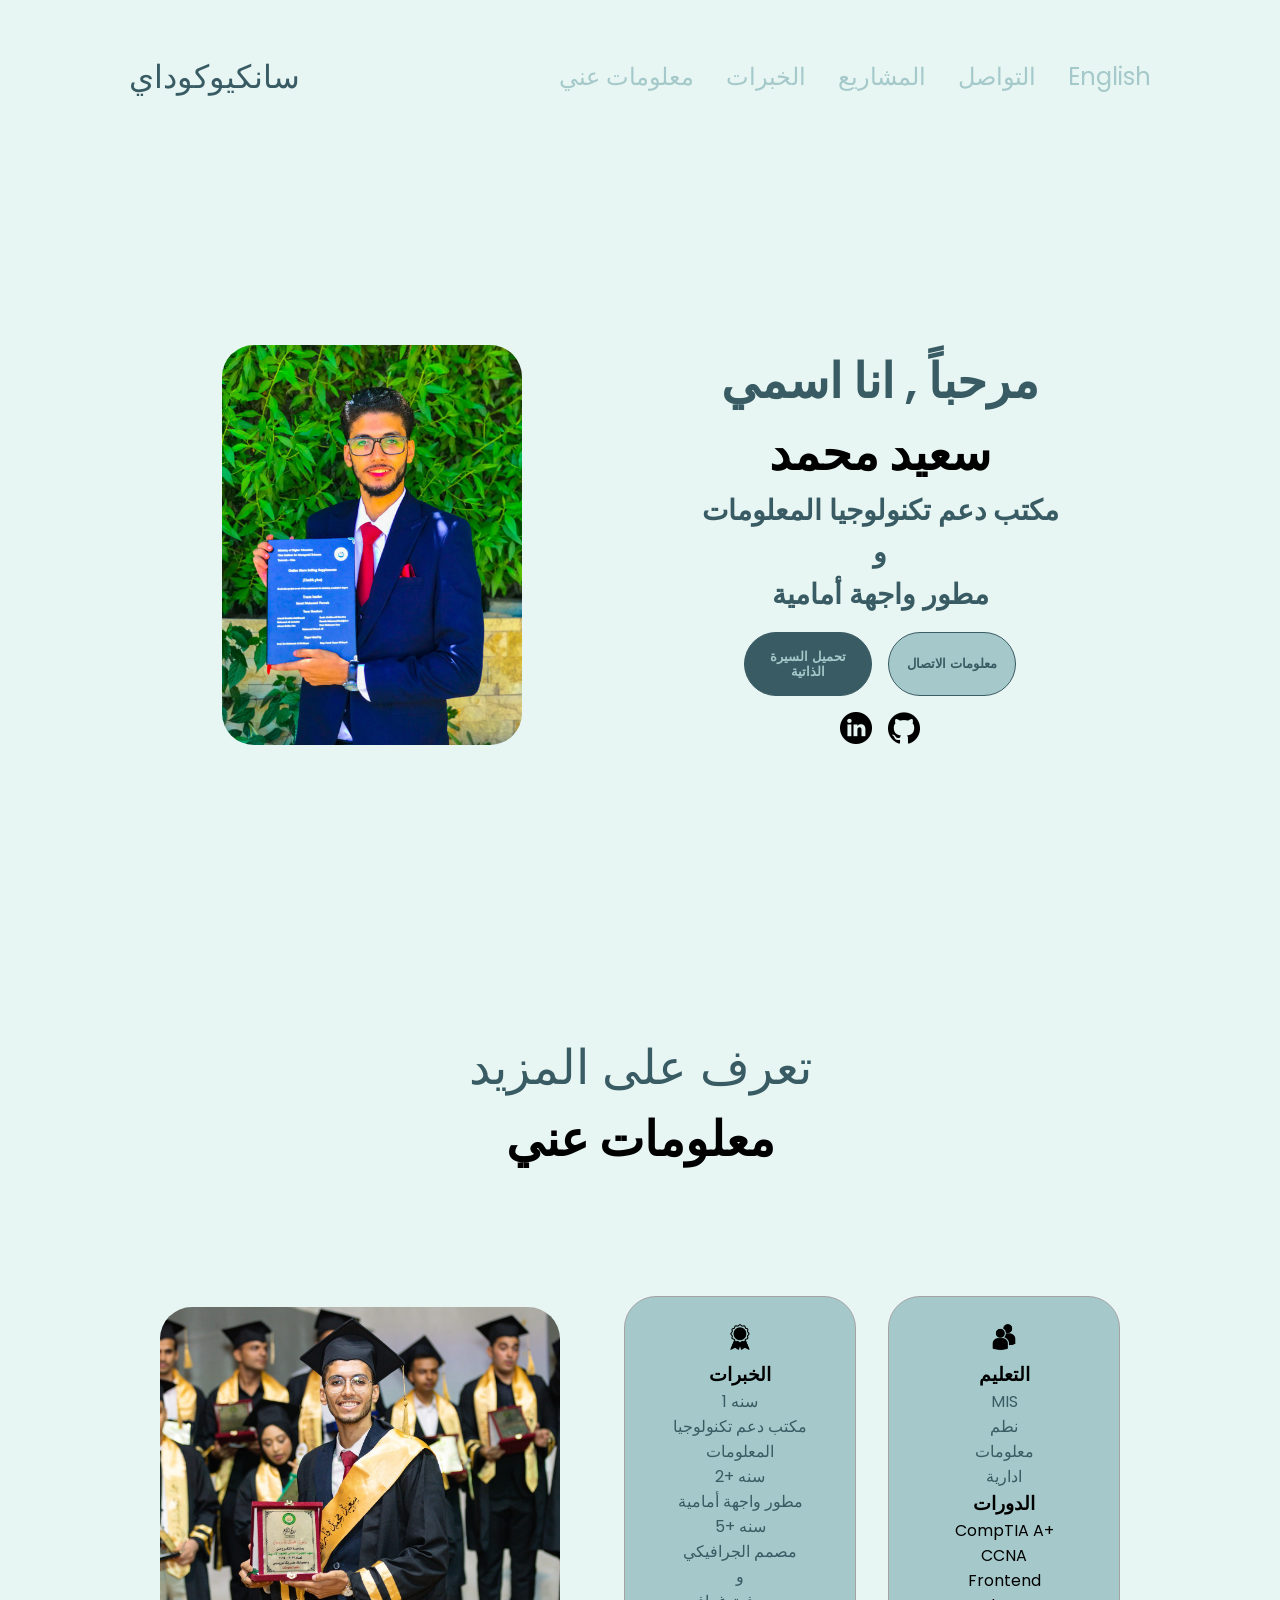
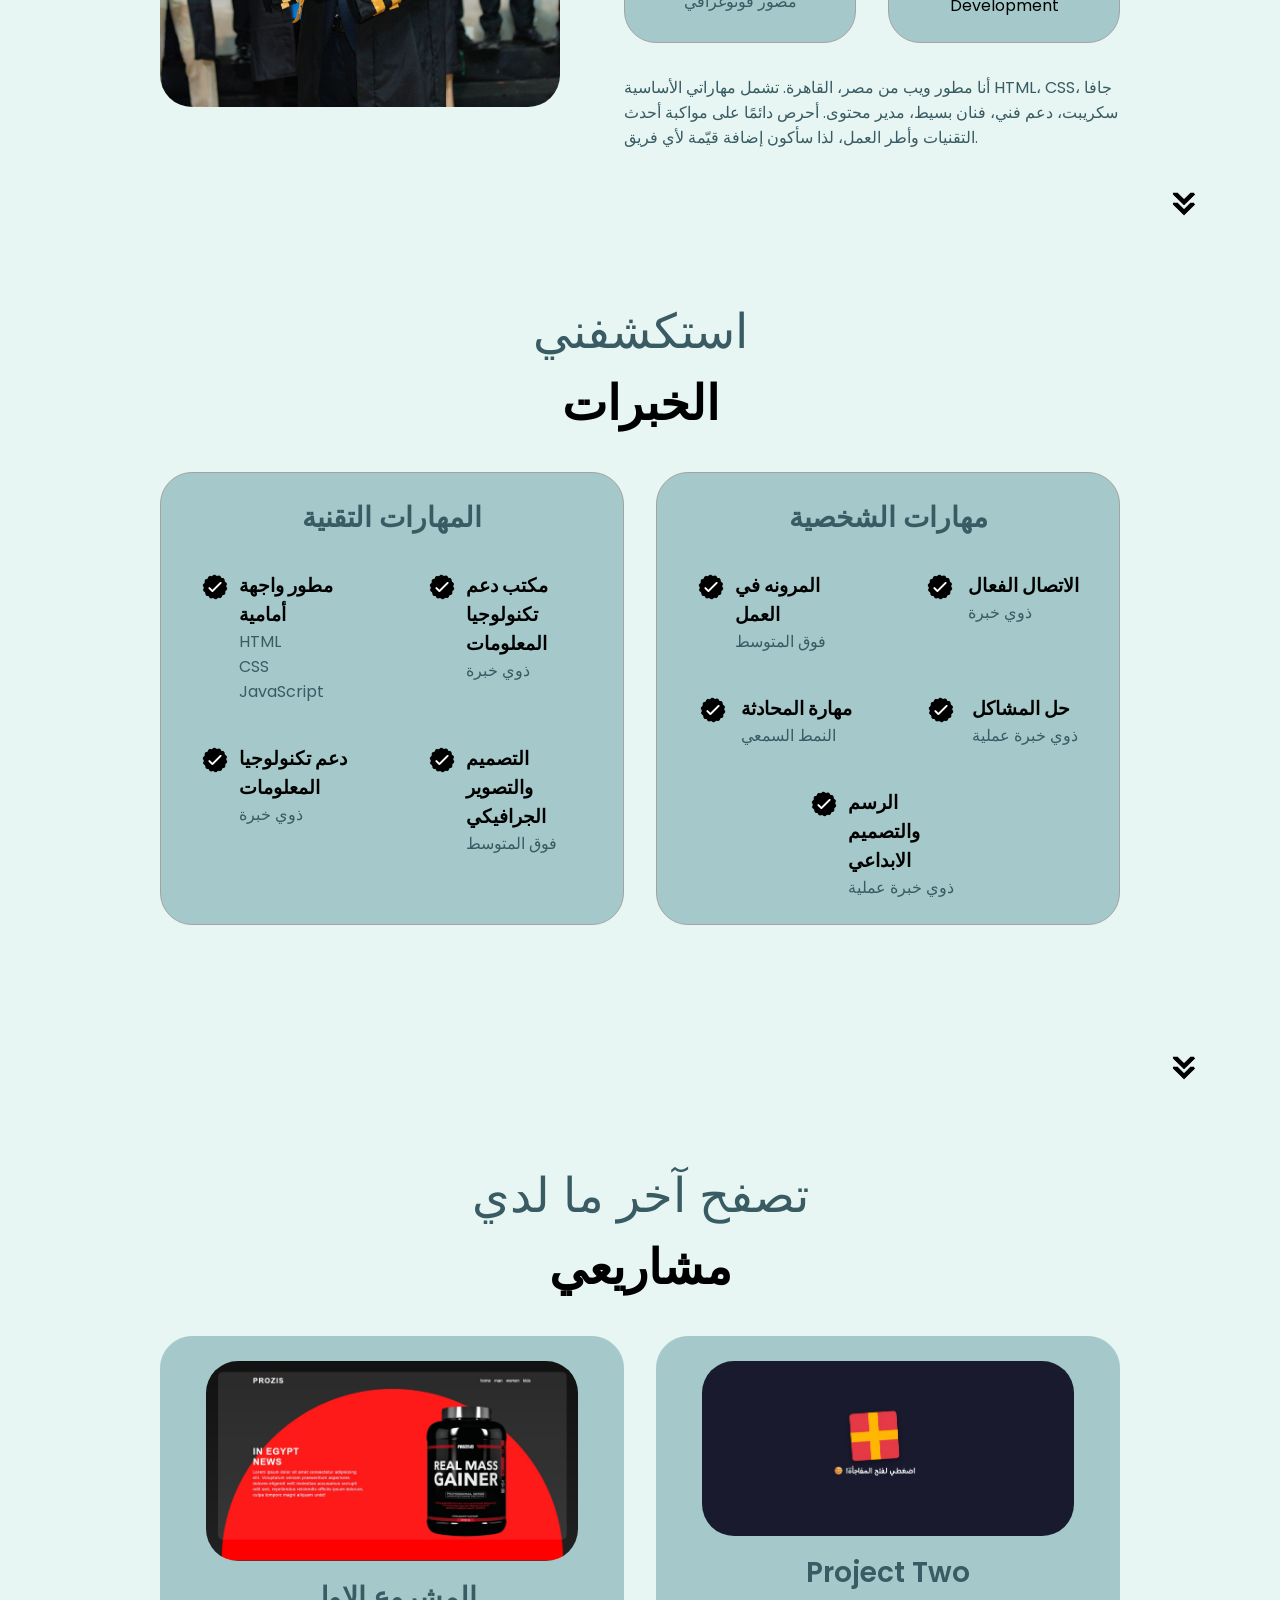
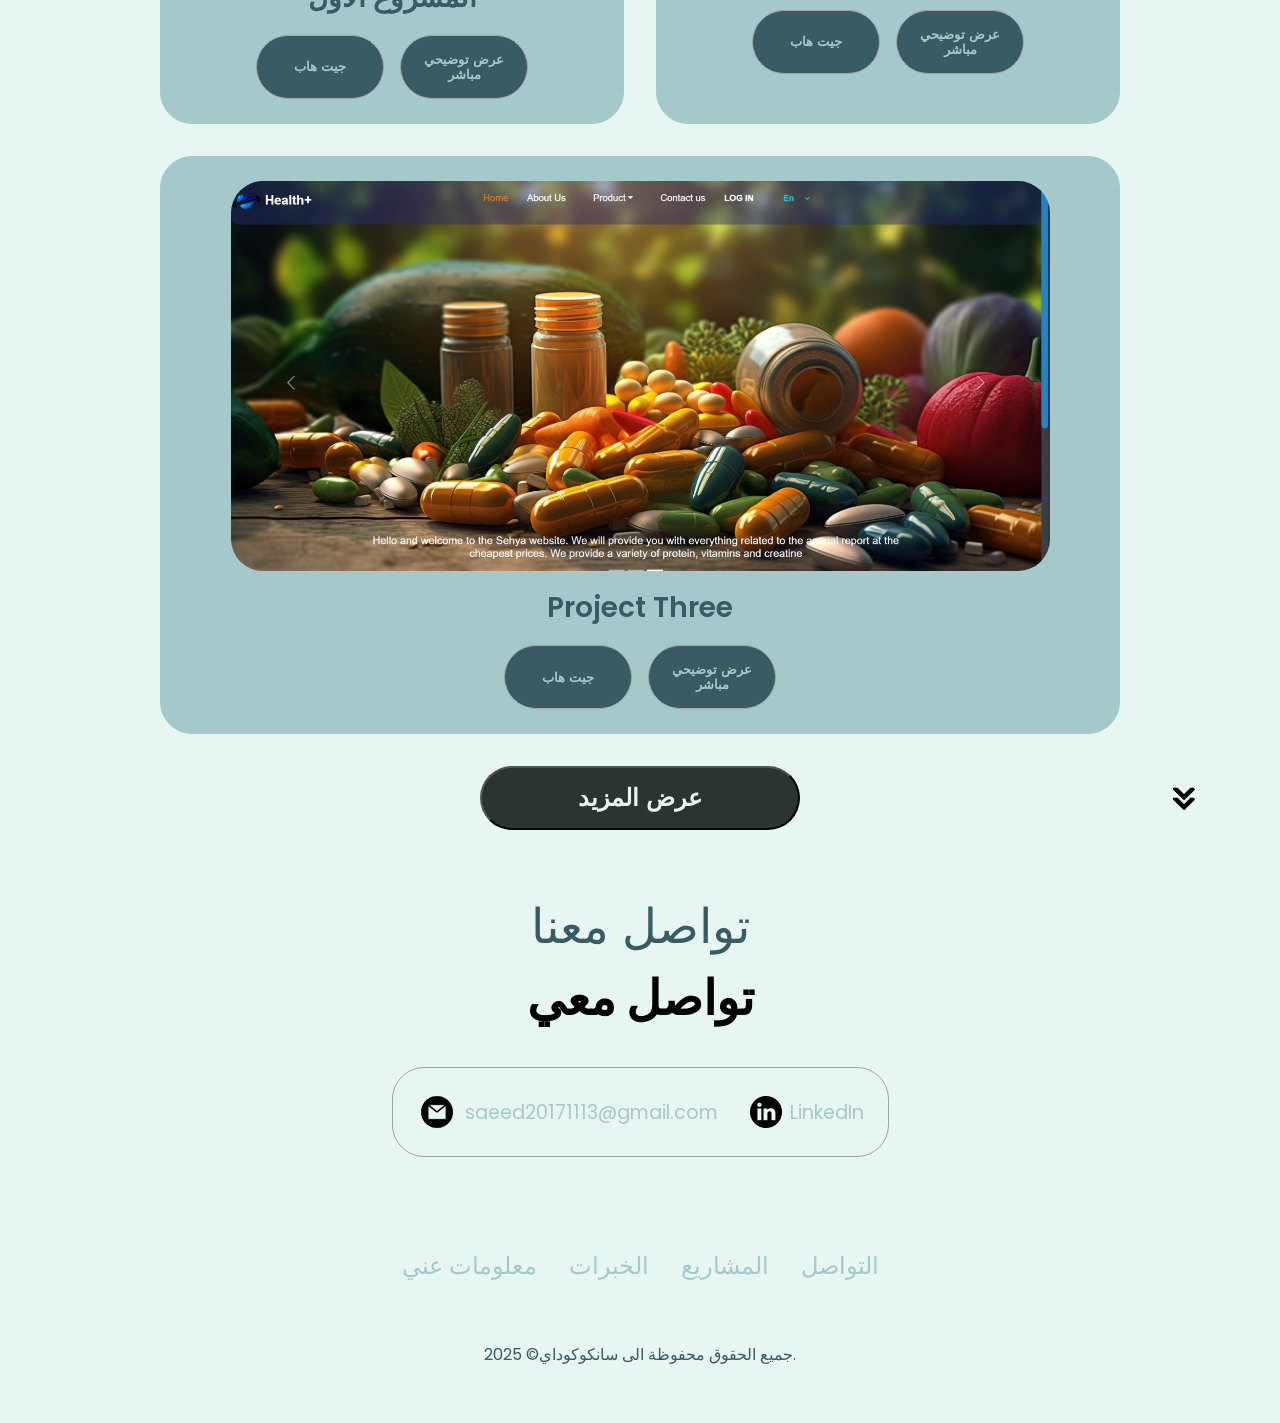
==== portofolio-arbe.html @ 755bb51e "Add files via upload" ====
<!DOCTYPE html>
<html lang="en">
  <head>
    <meta charset="UTF-8" />
    <meta http-equiv="X-UA-Compatible" content="IE=edge" />
    <meta name="viewport" content="width=device-width, initial-scale=1.0" />
    <title>My Portfolio 2025</title>
    <link rel="stylesheet" href="portofolio-2025.css" />
     <link rel="stylesheet" href="mediaqueries-portofolio-2025.css" />
  </head>
  <body>
    <nav id="desktop-nav">
      <div  class="logo">سانكيوكوداي</div>
      <div>
        <ul class="nav-links">
          <li><a  href="#about">معلومات عني</a></li>
          <li><a  href="#experience">الخبرات</a></li>
          <li><a  href="#projects">المشاريع</a></li>
          <li><a  href="#contact">التواصل</a></li>
          <li><a  href="index.html">English</a></li>
        </ul>
      </div>
    </nav>
    <nav id="hamburger-nav">
      <div class="logo">سعيد محمد</div>
      <div class="hamburger-menu">
        <div class="hamburger-icon" onclick="toggleMenu()">
          <span></span>
          <span></span>
          <span></span>
        </div>
        <div class="menu-links">
          <li><a href="#about" onclick="toggleMenu()">معلومات عني</a></li>
          <li><a href="#experience" onclick="toggleMenu()">الخبرات</a></li>
          <li><a href="#projects" onclick="toggleMenu()">المشاريع</a></li>
          <li><a href="#contact" onclick="toggleMenu()">التواصل</a></li>
          <li><a href="index.html" onclick="toggleMenu()">English</a></li>
        </div>
      </div>
    </nav>
    <section id="profile">
      <div class="section__pic-container">
        <img src="./assets/bookUp3.jpeg"
             alt="book-up-3"
             class="about-pic" />
      </div>
      <div class="section__text">
        <p class="section__text__p1">مرحباً , انا اسمي</p>
        <h1 class="title">سعيد محمد</h1>
        <p class="section__text__p2">مكتب دعم تكنولوجيا المعلومات<br>
          و <br>
          مطور واجهة أمامية</p>
        <div class="btn-container">
          <button
            class="btn btn-color-2"
            onclick="window.open('./assets/My-CV.pdf')"
          >
            تحميل السيرة الذاتية
          </button>
          <button class="btn btn-color-1"
                  onclick="location.href='#contact'">
            معلومات الاتصال
          </button>
        </div>
        <div id="socials-container">
          <img
            src="./assets/linkedin.png"
            alt="My LinkedIn profile"
            class="icon"
            onclick="location.
            href='https://linkedin.com/in/saeed-mohamed-a37469385'"
          />
          <img
            src="./assets/github.png"
            alt="My Github profile"
            class="icon"
            onclick="location.
            href='https://github.com/Saankukudai'"
          />
        </div>
      </div>
    </section>
    <section id="about">
      <p class="section__text__p1">تعرف على المزيد</p>
      <h1 class="title">معلومات عني</h1>
      <div class="section-container">
        <div class="section__pic-container">
          <img
            src="./assets/alt5rg2.jpg"
            alt="Profile picture"
            class="about-pic"
          />
        </div>
        <div class="about-details-container">
          <div class="about-containers">
            <div class="details-container">
              <img
                src="./assets/experience.png"
                alt="Experience icon"
                class="icon"
              />
              <h3>الخبرات</h3>
              <p>1 سنه <br />مكتب دعم تكنولوجيا المعلومات</p>
              <p>2+ سنه <br />مطور واجهة أمامية</p>
              <p>5+ سنه <br />مصمم الجرافيكي<br>
                 و  <br> مصور فوتوغرافي</p>
            </div>
            <div class="details-container">
              <img
                src="./assets/education.png"
                alt="Education icon"
                class="icon"
              />
              <h3>التعليم</h3>
              <p>MIS <br>
                نطم <br>
                معلومات <br>
                ادارية</p>
                <h3>الدورات</h3>
                CompTIA A+<br>
                CCNA <br>
                Frontend Development
            </div>
          </div>
          <div class="text-container">
            <p>
              أنا مطور ويب من مصر،
              القاهرة. تشمل مهاراتي الأساسية HTML،
              CSS، جافا سكريبت، دعم فني،
              فنان بسيط، مدير محتوى.
              أحرص دائمًا على مواكبة أحدث التقنيات
              وأطر العمل، لذا
              سأكون إضافة قيّمة لأي فريق.
            </p>
          </div>
        </div>
      </div>
      <img
        src="./assets/arrow.png"
        alt="Arrow icon"
        class="icon arrow"
        onclick="location.href='./#experience'"
      />
    </section>
    <section id="experience">
      <p class="section__text__p1"> استكشفني </p>
      <h1 class="title">الخبرات</h1>
      <div class="experience-details-container">
        <div class="about-containers">
          <div class="details-container">
            <h2 class="experience-sub-title">المهارات التقنية</h2>
            <div class="article-container">
              <article>
                <img
                  src="./assets/checkmark.png"
                  alt="Experience icon"
                  class="icon"
                />
                <div>
                  <h3>مطور واجهة أمامية</h3>
                  <p>HTML <br>CSS <br>JavaScript</p>
                </div>
              </article>
              <article>
                <img
                  src="./assets/checkmark.png"
                  alt="Experience icon"
                  class="icon"
                />
                <div>
                  <h3>مكتب دعم تكنولوجيا المعلومات</h3>
                  <p>ذوي خبرة</p>
                </div>
              </article>
              <article>
                <img
                  src="./assets/checkmark.png"
                  alt="Experience icon"
                  class="icon"
                />
                <div>
                  <h3>دعم تكنولوجيا المعلومات</h3>
                  <p>ذوي خبرة</p>
                </div>
              </article>
              <article>
                <img
                  src="./assets/checkmark.png"
                  alt="Experience icon"
                  class="icon"
                />
                <div>
                  <h3>التصميم والتصوير الجرافيكي</h3>
                  <p>فوق المتوسط</p>
                </div>
              </article>
            </div>
          </div>
          <div class="details-container">
            <h2 class="experience-sub-title">مهارات الشخصية</h2>
            <div class="article-container">
              <article>
                <img
                  src="./assets/checkmark.png"
                  alt="Experience icon"
                  class="icon"
                />
                <div>
                  <h3>المرونه في العمل</h3>
                  <p>فوق المتوسط</p>
                </div>
              </article>
              <article>
                <img
                  src="./assets/checkmark.png"
                  alt="Experience icon"
                  class="icon"
                />
                <div>
                  <h3>الاتصال الفعال</h3>
                  <p>ذوي خبرة</p>
                </div>
              </article>
              <article>
                <img
                  src="./assets/checkmark.png"
                  alt="Experience icon"
                  class="icon"
                />
                <div>
                  <h3>مهارة المحادثة</h3>
                  <p>النمط السمعي</p>
                </div>
              </article>
              <article>
                <img
                  src="./assets/checkmark.png"
                  alt="Experience icon"
                  class="icon"
                />
                <div>
                  <h3>حل المشاكل</h3>
                  <p>ذوي خبرة عملية</p>
                </div>
              </article>
              <article>
                <img
                        src="./assets/checkmark.png"
                        alt="Experience icon"
                        class="icon"
                />
                <div>
                  <h3>الرسم والتصميم الابداعي</h3>
                  <p>ذوي خبرة عملية</p>
                </div>
              </article>
            </div>
          </div>
        </div>
      </div>
      <img
        src="./assets/arrow.png"
        alt="Arrow icon"
        class="icon arrow"
        onclick="location.href='./#projects'"
      />
    </section>
    <section id="projects">
      <p class="section__text__p1">تصفح آخر ما لدي</p>
      <h1 class="title">مشاريعي</h1>
      <div class="experience-details-container">
        <div class="about-containers">
          <div class="details-container color-container">
            <div class="article-container">
              <img
                src="./assets/projct%20(2).jpeg"
                alt="Project 1"
                class="project-img"
              />
            </div>
            <h2 class="experience-sub-title project-title">المشروع الاول</h2>
            <div class="btn-container">
              <button
                class="btn btn-color-2 project-btn"
                onclick="location.href='#'"
              >
                جيت هاب
              </button>
              <button
                class="btn btn-color-2 project-btn"
                onclick="location.href='#'"
              >
                عرض توضيحي مباشر
              </button>
            </div>
          </div>
          <div class="details-container color-container">
            <div class="article-container">
              <img
                src="./assets/projct%20(6).jpeg"
                alt="Project 2"
                class="project-img"
              />
            </div>
            <h2 class="experience-sub-title project-title">Project Two</h2>
            <div class="btn-container">
              <button
                class="btn btn-color-2 project-btn"
                onclick="location.href='#'"
              >
                جيت هاب
              </button>
              <button
                class="btn btn-color-2 project-btn"
                onclick="location.href='#'"
              >
                عرض توضيحي مباشر
              </button>
            </div>
          </div>
          <div class="details-container color-container">
            <div class="article-container">
              <img
                src="./assets/projct%20(4).jpeg"
                alt="Project 3"
                class="project-img"
              />
            </div>
            <h2 class="experience-sub-title project-title">Project Three</h2>
            <div class="btn-container">
              <button
                class="btn btn-color-2 project-btn"
                onclick="location.href='#'"
              >
                جيت هاب
              </button>
              <button
                class="btn btn-color-2 project-btn"
                onclick="location.href='#'"
              >
                عرض توضيحي مباشر
              </button>
            </div>
          </div>
        </div>
      </div>
      <center>
      <button class="show-more" onclick="location.href='#'" >
        عرض المزيد
      </button>
      </center>
      <br>
      <img
        src="./assets/arrow.png"
        alt="Arrow icon"
        class="icon arrow"
        onclick="location.href='./#contact'"
      />
    </section>
    <section id="contact">
      <p class="section__text__p1">تواصل معنا</p>
      <h1 class="title">تواصل معي</h1>
      <div class="contact-info-upper-container">
        <div class="contact-info-container">
          <img
            src="./assets/email.png"
            alt="Email icon"
            class="icon contact-icon email-icon"
          />
          <p><a href="saeed20171113@gmail.com">saeed20171113@gmail.com</a></p>
        </div>
        <div class="contact-info-container">
          <img
            src="./assets/linkedin.png"
            alt="LinkedIn icon"
            class="icon contact-icon"
          />
          <p><a href="https://www.linkedin.com">LinkedIn</a></p>
        </div>
      </div>
    </section>
    <footer>
      <nav>
        <div class="nav-links-container">
          <ul class="nav-links">
            <li><a href="#about">معلومات عني</a></li>
            <li><a href="#experience">الخبرات</a></li>
            <li><a href="#projects">المشاريع</a></li>
            <li><a href="#contact">التواصل</a></li>
          </ul>
        </div>
      </nav>
      <p>جميع الحقوق محفوظة الى سانكوكوداي&#169; 2025.</p>
    </footer>
    <script src="script.js"></script>
  </body>
</html>
---- portofolio-2025.css ----
/* GENERAL */

@import url("https://fonts.googleapis.com/css2?family=Poppins:wght@300;400;500;600&display=swap");

* {
  margin: 0;
  padding: 0;
}
:root {
  --bg-color:  #E7F6F2;
  --second-bg-color: #A5C9CA;
  --text-color: #395B64;
  --main-color:#2C3333;
}

body {
  background-color: var(--bg-color);
  font-family: "Poppins", sans-serif;
}

html {
  scroll-behavior: smooth;
}

p {
  color: var(--text-color);
}

/* TRANSITION */

a,
.btn {
  color: var(--second-bg-color);
  transition: all 300ms ease;
}

/* DESKTOP NAV */

nav,
.nav-links {
  display: flex;
}

nav {
  justify-content: space-around;
  align-items: center;
  height: 17vh;
}

.nav-links {
  gap: 2rem;
  list-style: none;
  font-size: 1.5rem;
}

a {
  color:var(--second-bg-color);
  text-decoration: none;
  text-decoration-color: white;
}

a:hover {
  color: var(--text-color);
  text-decoration: underline;
  text-underline-offset: 1rem;
  text-decoration-color: rgb(181, 181, 181);
}

.logo {
  color: var(--text-color);
  font-size: 2rem;
}

.logo:hover {
  cursor: default;
}

/* HAMBURGER MENU */

#hamburger-nav {
  display: none;
}

.hamburger-menu {
  position: relative;
  display: inline-block;
}

.hamburger-icon {
  display: flex;
  flex-direction: column;
  justify-content: space-between;
  height: 24px;
  width: 30px;
  cursor: pointer;
}

.hamburger-icon span {
  width: 100%;
  height: 2px;
  background-color: var(--text-color);
  transition: all 0.3 ease-in-out;
}

.menu-links {
  position: absolute;
  top: 100%;
  right: 0;
  background-color:var(--second-bg-color);
  width: fit-content;
  max-height: 0;
  overflow: hidden;
  transition: all 0.3 ease-in-out;
}

.menu-links a {
  display: block;
  padding: 10px;
  text-align: center;
  font-size: 1.5rem;
  color: var(--text-color);
  text-decoration: none;
  transition: all 0.3 ease-in-out;
}

.menu-links li {
  list-style: none;
}

.menu-links.open {
  max-height: 300px;
}

.hamburger-icon.open span:first-child {
  transform: rotate(45deg) translate(10px, 5px);
}

.hamburger-icon.open span:nth-child(2) {
  opacity: 0;
}

.hamburger-icon.open span:last-child {
  transform: rotate(-45deg) translate(10px, -5px);
}

.hamburger-icon span:first-child {
  transform: none;
}

.hamburger-icon span:first-child {
  opacity: 1;
}

.hamburger-icon span:first-child {
  transform: none;
}
/* SECTIONS */

section {
  padding-top: 4vh;
  height: 96vh;
  margin: 0 10rem;
  box-sizing: border-box;
  min-height: fit-content;
}

.section-container {
  display: flex;
}

/* PROFILE SECTION */

#profile {
  display: flex;
  justify-content: center;
  gap: 5rem;
  height: 80vh;
}

.section__pic-container {
  display: flex;
  height: 400px;
  width: 400px;
  margin: auto 0;
}

.section__text {
  align-self: center;
  text-align: center;
}

.section__text p {
  font-weight: 600;
}

.section__text__p1 {
  text-align: center;
  font-size: 3rem;
}

.section__text__p2 {
  font-size: 1.75rem;
  margin-bottom: 1rem;
}

.title {
  font-size: 3rem;
  text-align: center;
}

#socials-container {
  display: flex;
  justify-content: center;
  margin-top: 1rem;
  gap: 1rem;
}

/* ICONS */

.icon {
  cursor: pointer;
  height: 2rem;
}

/* BUTTONS */

.btn-container {
  display: flex;
  justify-content: center;
  gap: 1rem;
}

.btn {
  font-weight: 600;
  transition: all 300ms ease;
  padding: 1rem;
  width: 8rem;
  border-radius: 2rem;
}

.btn-color-1,
.btn-color-2 {
  border: var(--text-color) 0.1rem solid;

}

.btn-color-1:hover,
.btn-color-2:hover {
  cursor: pointer;
}

.btn-color-1,
.btn-color-2:hover {
  background: var(--second-bg-color);
  color: var(--text-color);
}

.btn-color-1:hover {
  background: var(--main-color);
}

.btn-color-2 {
  background: var(--text-color);
}

.btn-color-2:hover {
  border: var(--text-color) 0.1rem solid;
}

.btn-container {
  gap: 1rem;
}
.show-more {
  font-weight: 600;
  font-size: 1.5rem;
  /*transition: all 300ms ease;*/
  padding: 1rem;
  width: 20rem;
  border-radius: 2rem;
  text-align: center;
  background: var(--main-color);
  color: var(--bg-color);
}
 .show-more:hover {
   cursor: pointer;
   border: var(--text-color) 0.1rem solid;
   background: var(--text-color);
 }


/* ABOUT SECTION */

#about {
  position: relative;
}

.about-containers {
  gap: 2rem;
  margin-bottom: 2rem;
  margin-top: 2rem;
}

.about-details-container {
  justify-content: center;
  flex-direction: column;
}

.about-containers,
.about-details-container {
  display: flex;
}

.about-pic {
  border-radius: 2rem;
}

.arrow {
  position: absolute;
  right: -5rem;
  bottom: 2.5rem;
}

.details-container {
  padding: 1.5rem;
  flex: 1;
  background:var(--second-bg-color);
  border-radius: 2rem;
  border: rgb(53, 53, 53) 0.1rem solid;
  border-color: rgb(163, 163, 163);
  text-align: center;
}

.section-container {
  gap: 4rem;
  height: 80%;
}

.section__pic-container {
  height: 400px;
  width: 400px;
  margin: auto 0;
}

/* EXPERIENCE SECTION */

#experience {
  position: relative;
}

.experience-sub-title {
  color:var(--text-color);
  font-weight: 600;
  font-size: 1.75rem;
  margin-bottom: 2rem;
}

.experience-details-container {
  display: flex;
  justify-content: center;
  flex-direction: column;
}

.article-container {
  display: flex;
  text-align: initial;
  flex-wrap: wrap;
  flex-direction: row;
  gap: 2.5rem;
  justify-content: space-around;
}

article {
  display: flex;
  width: 10rem;
  justify-content: space-around;
  gap: 0.5rem;
}

article .icon {
  cursor: default;
}

/* PROJECTS SECTION */

#projects {
  position: relative;
}

.color-container {
  border-color: var(--second-bg-color);
  background: var(--second-bg-color);
}

.project-img {
  border-radius: 2rem;
  width: 90%;
  height: 90%;
}

.project-title {
  margin: 1rem;
  color: var(--text-color);
}

.project-btn {
  color: var(--second-bg-color);
  border-color: rgb(163, 163, 163);
}

.show-more{
  align-content: center;
}

/* CONTACT */

#contact {
  display: flex;
  justify-content: center;
  flex-direction: column;
  height: 70vh;
}

.contact-info-upper-container {
  display: flex;
  justify-content: center;
  border-radius: 2rem;
  border: rgb(53, 53, 53) 0.1rem solid;
  border-color: rgb(163, 163, 163);
  background: var(250, 250, 250);
  margin: 2rem auto;
  padding: 0.5rem;
}

.contact-info-container {
  display: flex;
  align-items: center;
  justify-content: center;
  gap: 0.5rem;
  margin: 1rem;
}

.contact-info-container p {
  font-size: larger;
}

.contact-icon {
  cursor: default;
}

.email-icon {
  height: 2.5rem;
}

/* FOOTER SECTION */

footer {
  height: 26vh;
  margin: 0 1rem;
}

footer p {
  text-align: center;
}
---- mediaqueries-portofolio-2025.css ----
@media screen and (max-width: 1400px) {
  #profile {
    height: 83vh;
    margin-bottom: 6rem;
  }
  .about-containers {
    flex-wrap: wrap;
  }
  #contact,
  #projects {
    height: fit-content;
  }
}

@media screen and (max-width: 1200px) {
  #desktop-nav {
    display: none;
  }
  #hamburger-nav {
    display: flex;
  }
  #experience,
  .experience-details-container {
    margin-top: 2rem;
  }
  #profile,
  .section-container {
    display: block;
  }
  .arrow {
    display: none;
  }
  section,
  .section-container {
    height: fit-content;
  }
  section {
    margin: 0 5%;
  }
  .section__pic-container {
    width: 275px;
    height: 275px;
    margin: 0 auto 2rem;
  }
  .about-containers {
    margin-top: 0;
  }
}

@media screen and (max-width: 600px) {
  #contact,
  footer {
    height: 40vh;
  }
  #profile {
    height: 83vh;
    margin-bottom: 0;
  }
  article {
    font-size: 1rem;
  }
  footer nav {
    height: fit-content;
    margin-bottom: 2rem;
  }
  .about-containers,
  .contact-info-upper-container,
  .btn-container {
    flex-wrap: wrap;
  }
  .contact-info-container {
    margin: 0;
  }
  .contact-info-container p,
  .nav-links li a {
    font-size: 1rem;
  }
  .experience-sub-title {
    font-size: 1.25rem;
  }
  .logo {
    font-size: 1.5rem;
  }
  .nav-links {
    flex-direction: column;
    gap: 0.5rem;
    text-align: center;
  }
  .section__pic-container {
    width: auto;
    height: 46vw;
    justify-content: center;
  }
  .section__text__p2 {
    font-size: 1.25rem;
  }
  .title {
    font-size: 2rem;
  }
  .text-container {
    text-align: justify;
  }
}
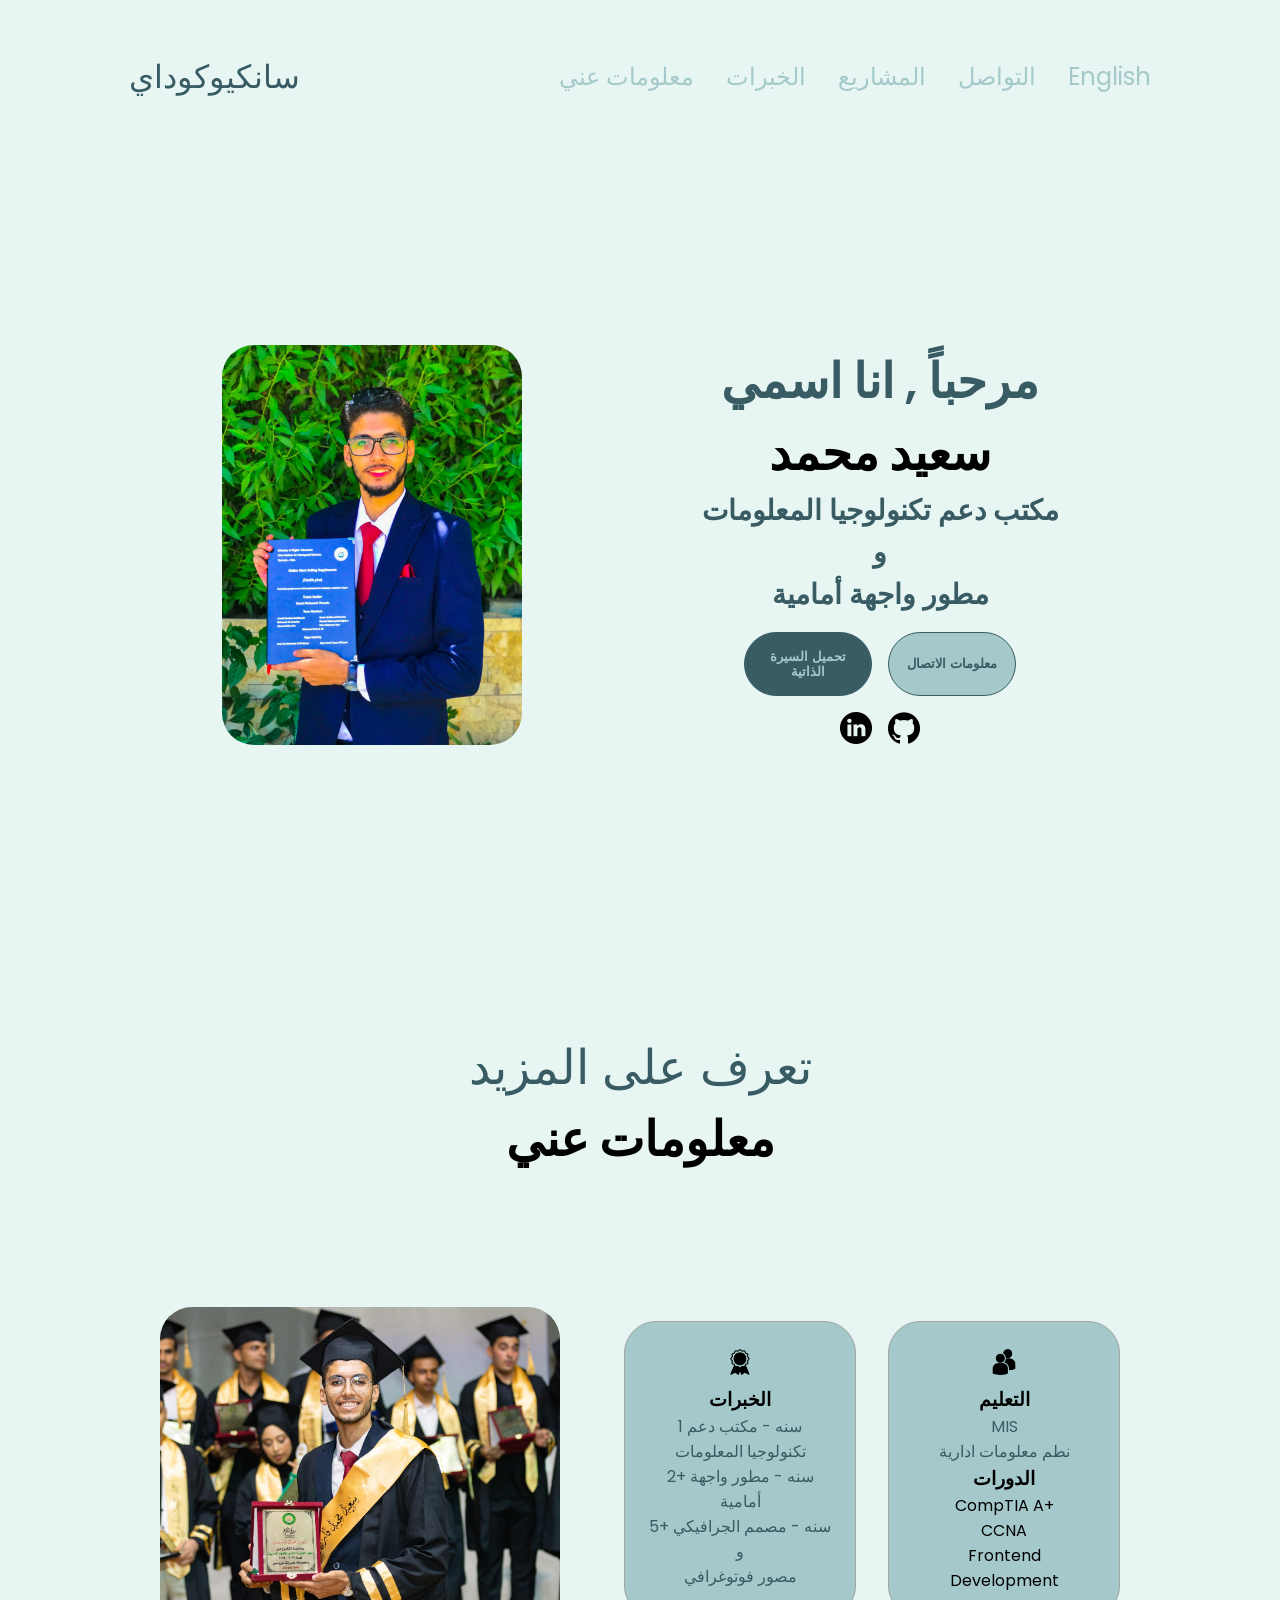
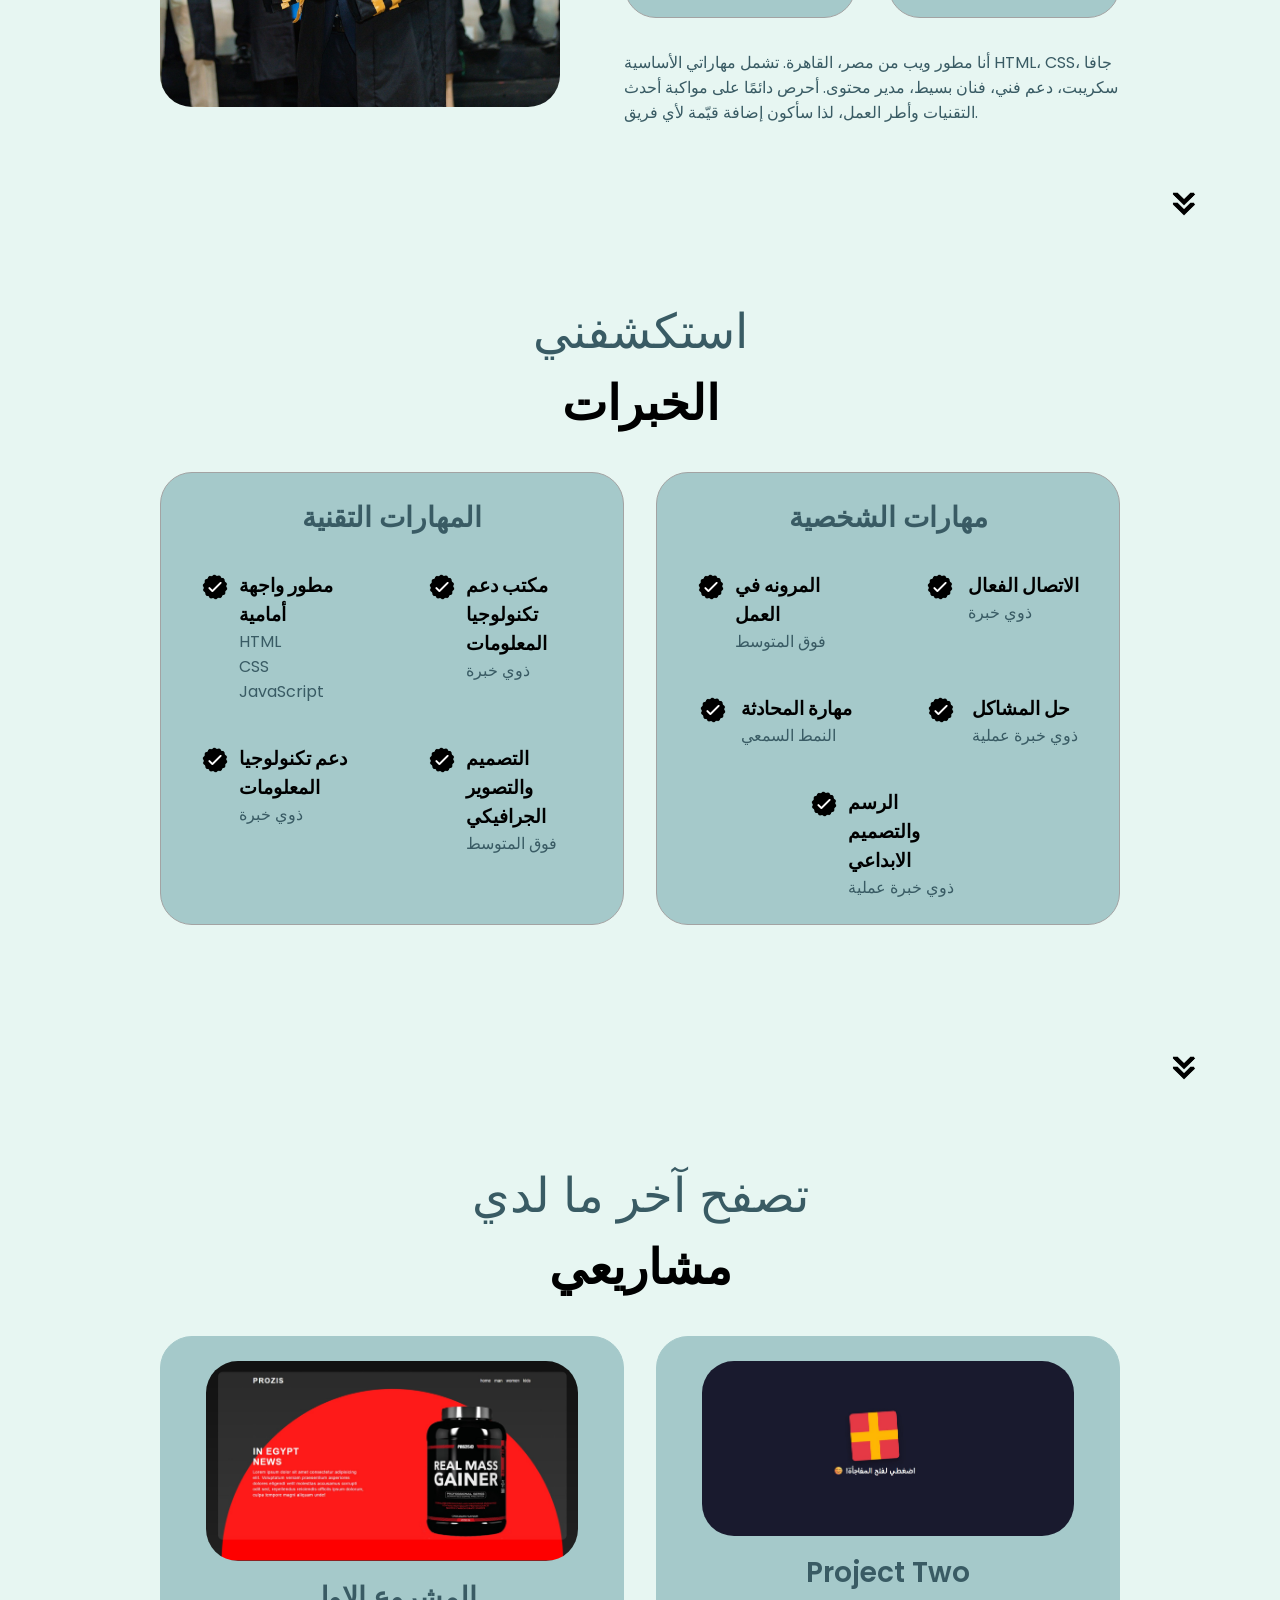
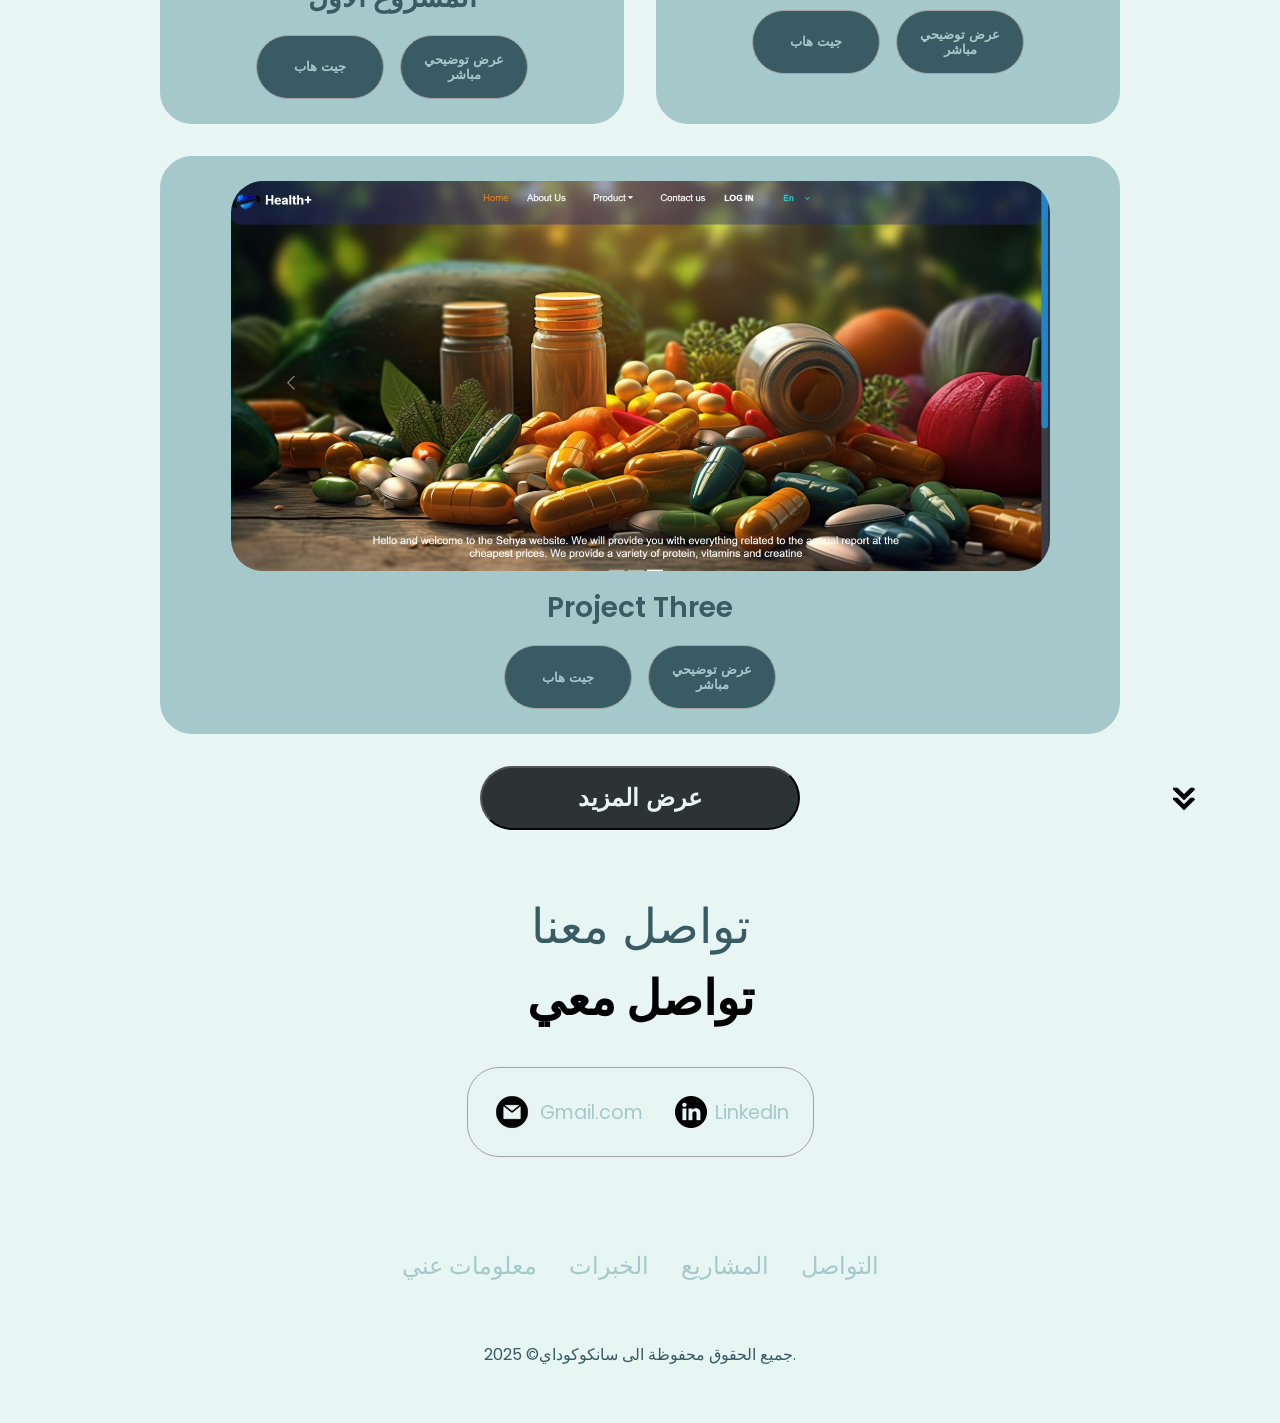
==== commit 98c758c6: "Update portfolio with new experience and links" ====
--- a/portofolio-arbe.html
+++ b/portofolio-arbe.html
@@ -100,9 +100,9 @@
                 class="icon"
               />
               <h3>الخبرات</h3>
-              <p>1 سنه <br />مكتب دعم تكنولوجيا المعلومات</p>
-              <p>2+ سنه <br />مطور واجهة أمامية</p>
-              <p>5+ سنه <br />مصمم الجرافيكي<br>
+              <p>1 سنه - مكتب دعم تكنولوجيا المعلومات</p>
+              <p>2+ سنه - مطور واجهة أمامية</p>
+              <p>5+ سنه - مصمم الجرافيكي<br>
                  و  <br> مصور فوتوغرافي</p>
             </div>
             <div class="details-container">
@@ -113,9 +113,7 @@
               />
               <h3>التعليم</h3>
               <p>MIS <br>
-                نطم <br>
-                معلومات <br>
-                ادارية</p>
+                نطم معلومات ادارية</p>
                 <h3>الدورات</h3>
                 CompTIA A+<br>
                 CCNA <br>
@@ -282,13 +280,13 @@
             <div class="btn-container">
               <button
                 class="btn btn-color-2 project-btn"
-                onclick="location.href='#'"
+                onclick="location.href='https://github.com/Saankukudai/protein-powder'"
               >
                 جيت هاب
               </button>
               <button
                 class="btn btn-color-2 project-btn"
-                onclick="location.href='#'"
+                onclick="location.href='https://saankukudai.github.io/protein-powder/'"
               >
                 عرض توضيحي مباشر
               </button>
@@ -306,13 +304,13 @@
             <div class="btn-container">
               <button
                 class="btn btn-color-2 project-btn"
-                onclick="location.href='#'"
+                onclick="location.href='https://github.com/Saankukudai/HBD-sis-_-'"
               >
                 جيت هاب
               </button>
               <button
                 class="btn btn-color-2 project-btn"
-                onclick="location.href='#'"
+                onclick="location.href='https://saankukudai.github.io/HBD-sis-_-/'"
               >
                 عرض توضيحي مباشر
               </button>
@@ -330,13 +328,13 @@
             <div class="btn-container">
               <button
                 class="btn btn-color-2 project-btn"
-                onclick="location.href='#'"
+                onclick="location.href='https://github.com/Saankukudai/Graduation-project-2024'"
               >
                 جيت هاب
               </button>
               <button
                 class="btn btn-color-2 project-btn"
-                onclick="location.href='#'"
+                onclick="location.href='https://saankukudai.github.io/Graduation-project-2024/'"
               >
                 عرض توضيحي مباشر
               </button>
@@ -345,7 +343,7 @@
         </div>
       </div>
       <center>
-      <button class="show-more" onclick="location.href='#'" >
+      <button class="show-more" onclick="location.href='https://saankukudai.github.io/my-pintrist-projects/'" >
         عرض المزيد
       </button>
       </center>
@@ -367,7 +365,7 @@
             alt="Email icon"
             class="icon contact-icon email-icon"
           />
-          <p><a href="saeed20171113@gmail.com">saeed20171113@gmail.com</a></p>
+          <p><a href="https://mail.google.com/mail/u/1/?view=cm&fs=1&to=saanghost@gmail.com&tf=1">Gmail.com</a></p>
         </div>
         <div class="contact-info-container">
           <img
@@ -394,4 +392,4 @@
     </footer>
     <script src="script.js"></script>
   </body>
-</html>+</html>
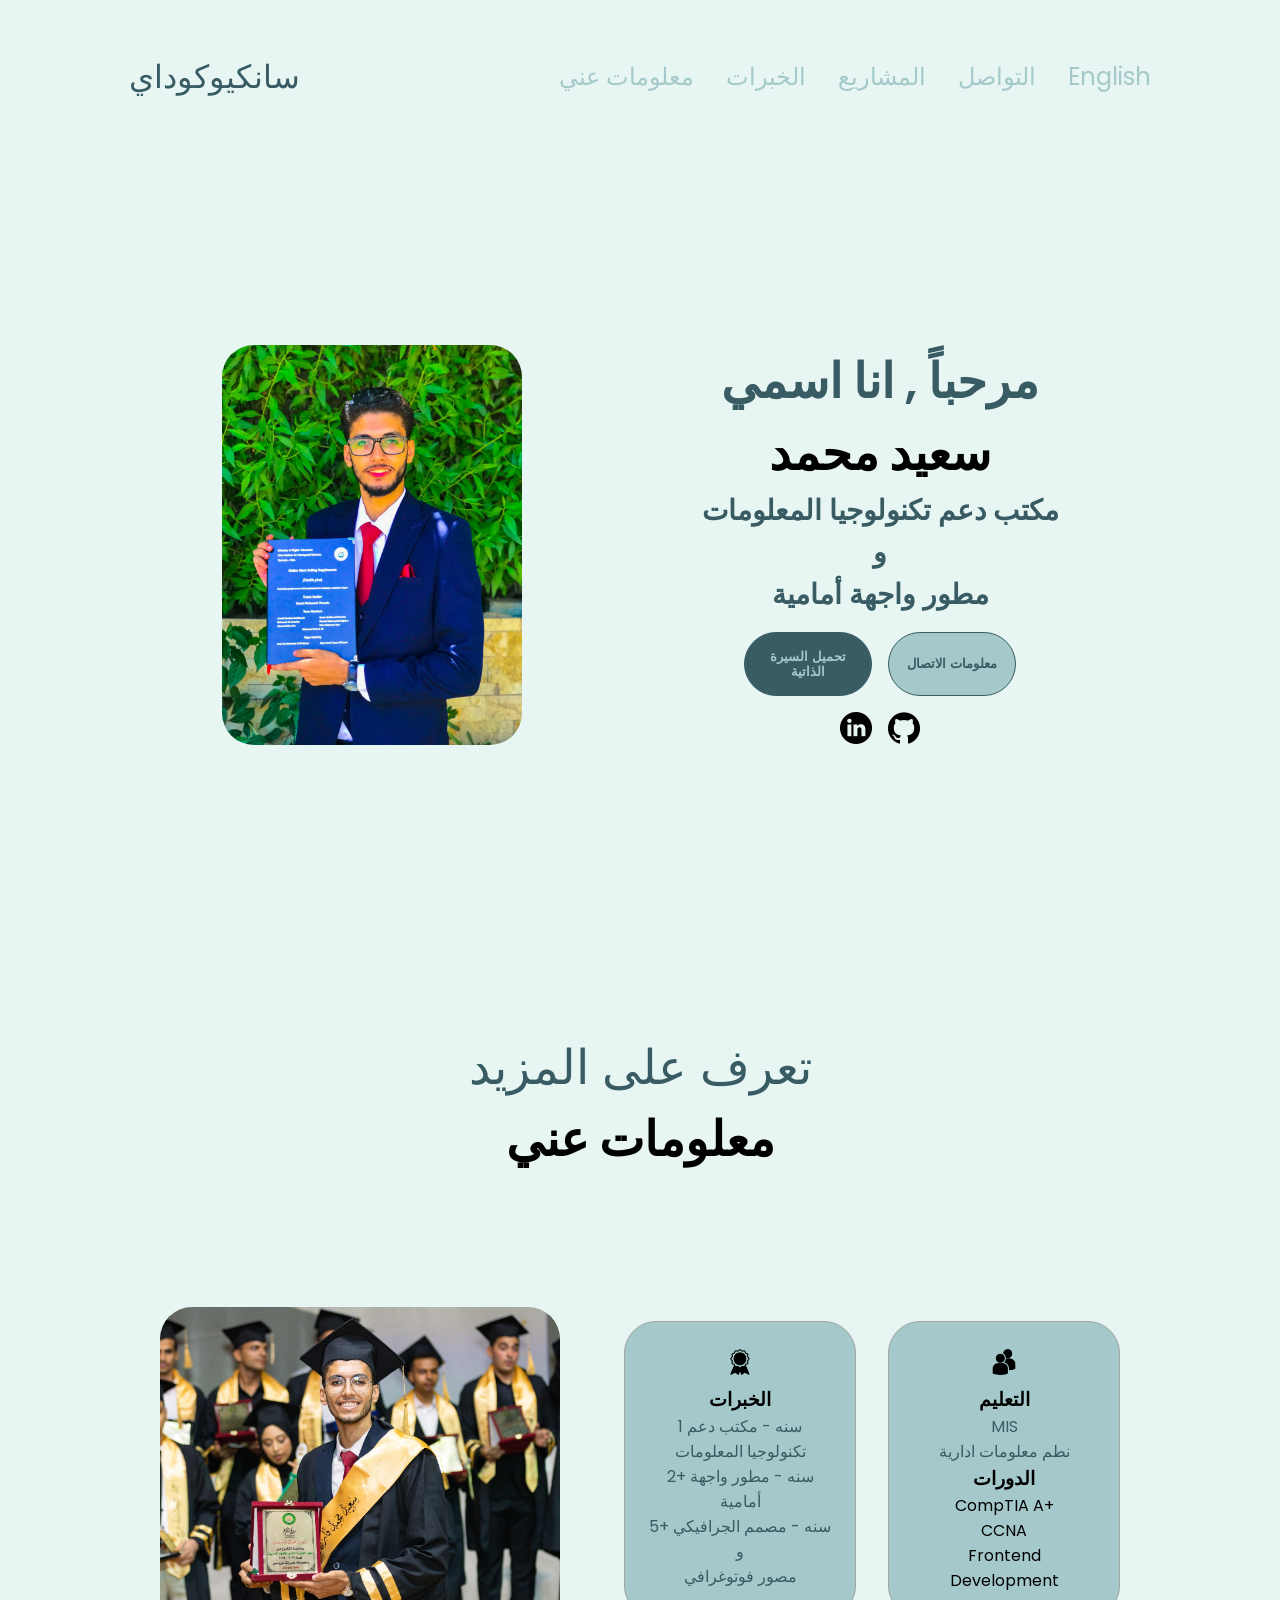
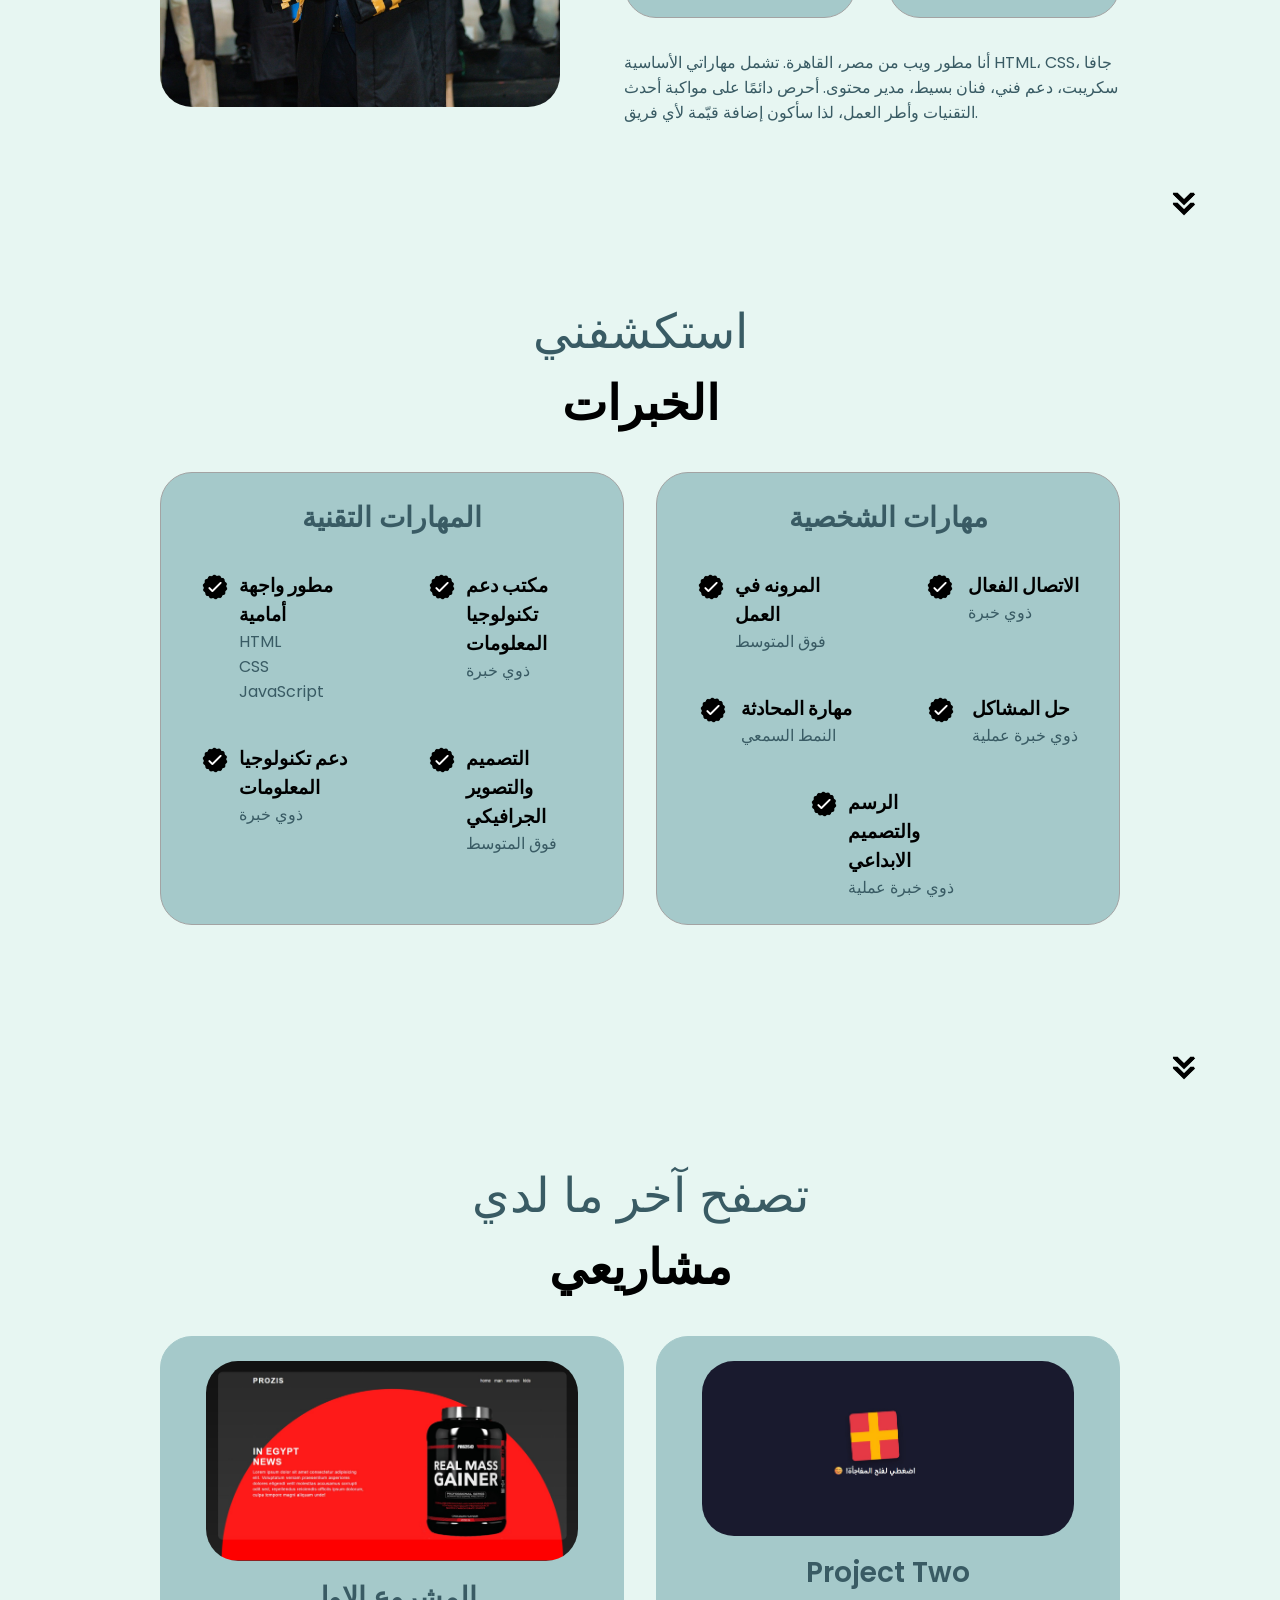
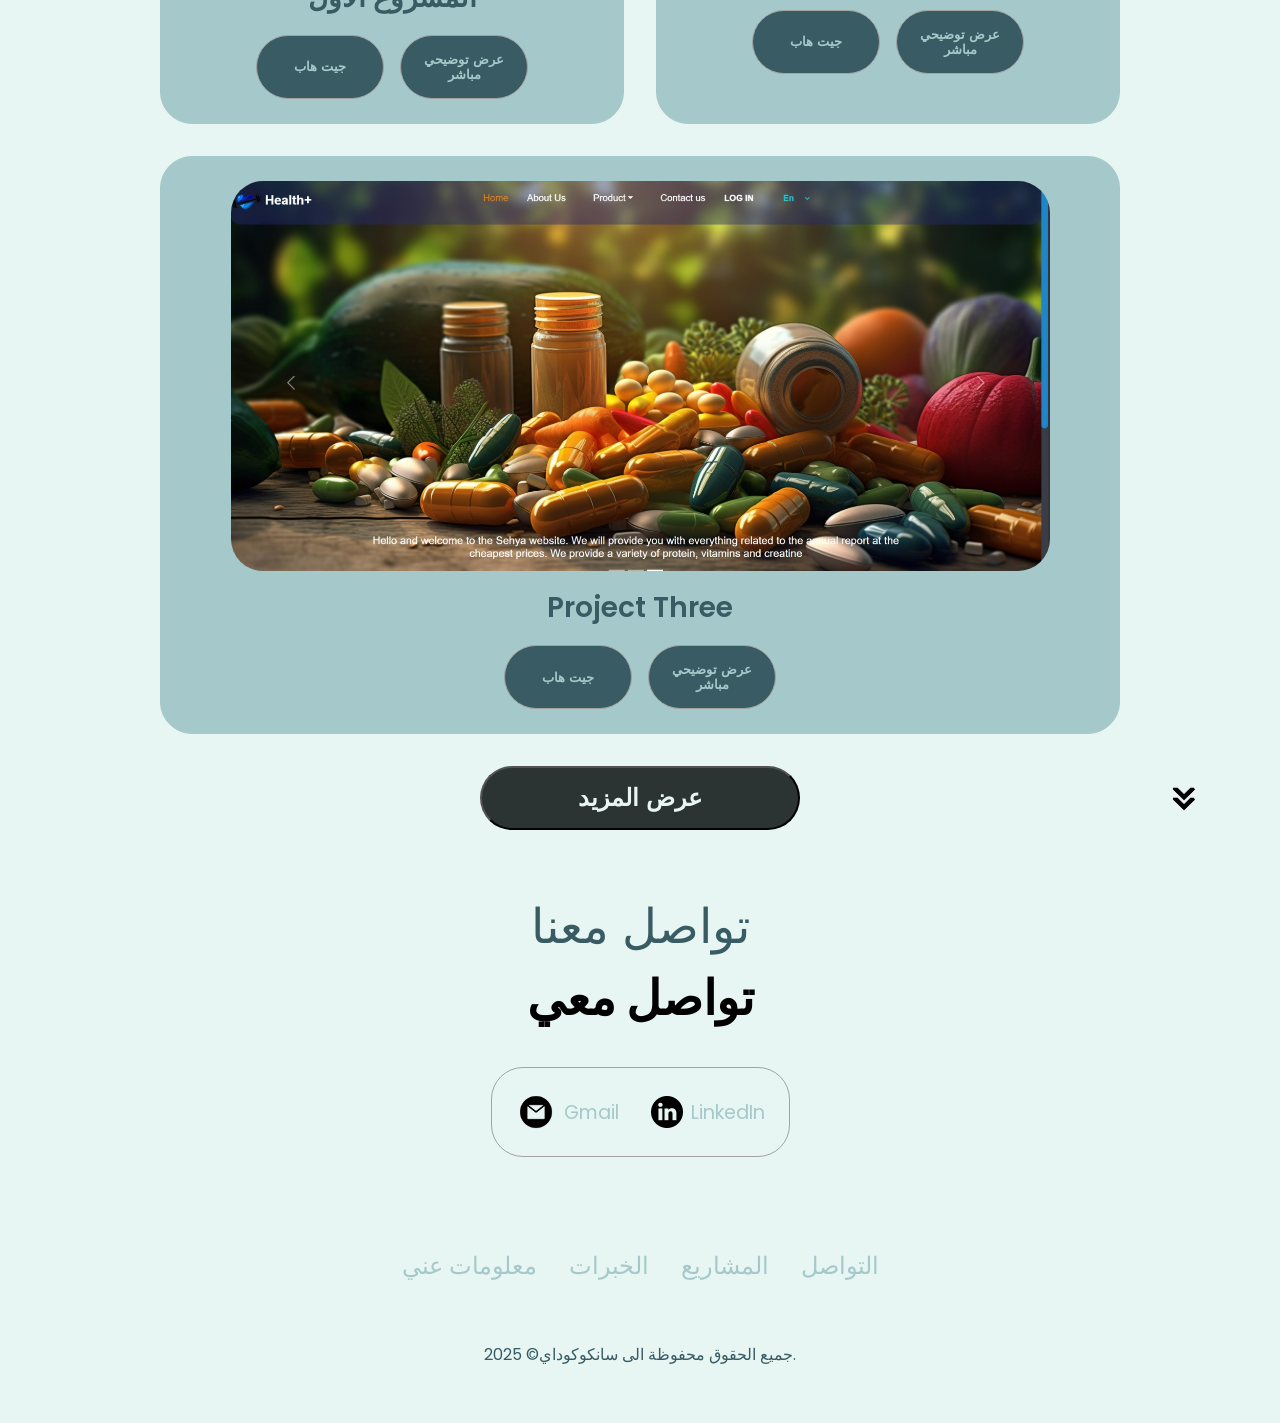
==== commit a8f5c3f2: "Update portofolio-arbe.html" ====
--- a/portofolio-arbe.html
+++ b/portofolio-arbe.html
@@ -53,7 +53,7 @@
         <div class="btn-container">
           <button
             class="btn btn-color-2"
-            onclick="window.open('./assets/My-CV.pdf')"
+            onclick="window.open('./assets/new cv.pdf')"
           >
             تحميل السيرة الذاتية
           </button>
@@ -365,7 +365,7 @@
             alt="Email icon"
             class="icon contact-icon email-icon"
           />
-          <p><a href="https://mail.google.com/mail/u/1/?view=cm&fs=1&to=saanghost@gmail.com&tf=1">Gmail.com</a></p>
+          <p><a href="https://mail.google.com/mail/u/1/?view=cm&fs=1&to=saeed20171113@gmail.com&tf=1">Gmail</a></p>
         </div>
         <div class="contact-info-container">
           <img
@@ -373,7 +373,7 @@
             alt="LinkedIn icon"
             class="icon contact-icon"
           />
-          <p><a href="https://www.linkedin.com">LinkedIn</a></p>
+          <p><a href="https://www.linkedin.com/in/saeed-mohamed-a37469385/">LinkedIn</a></p>
         </div>
       </div>
     </section>
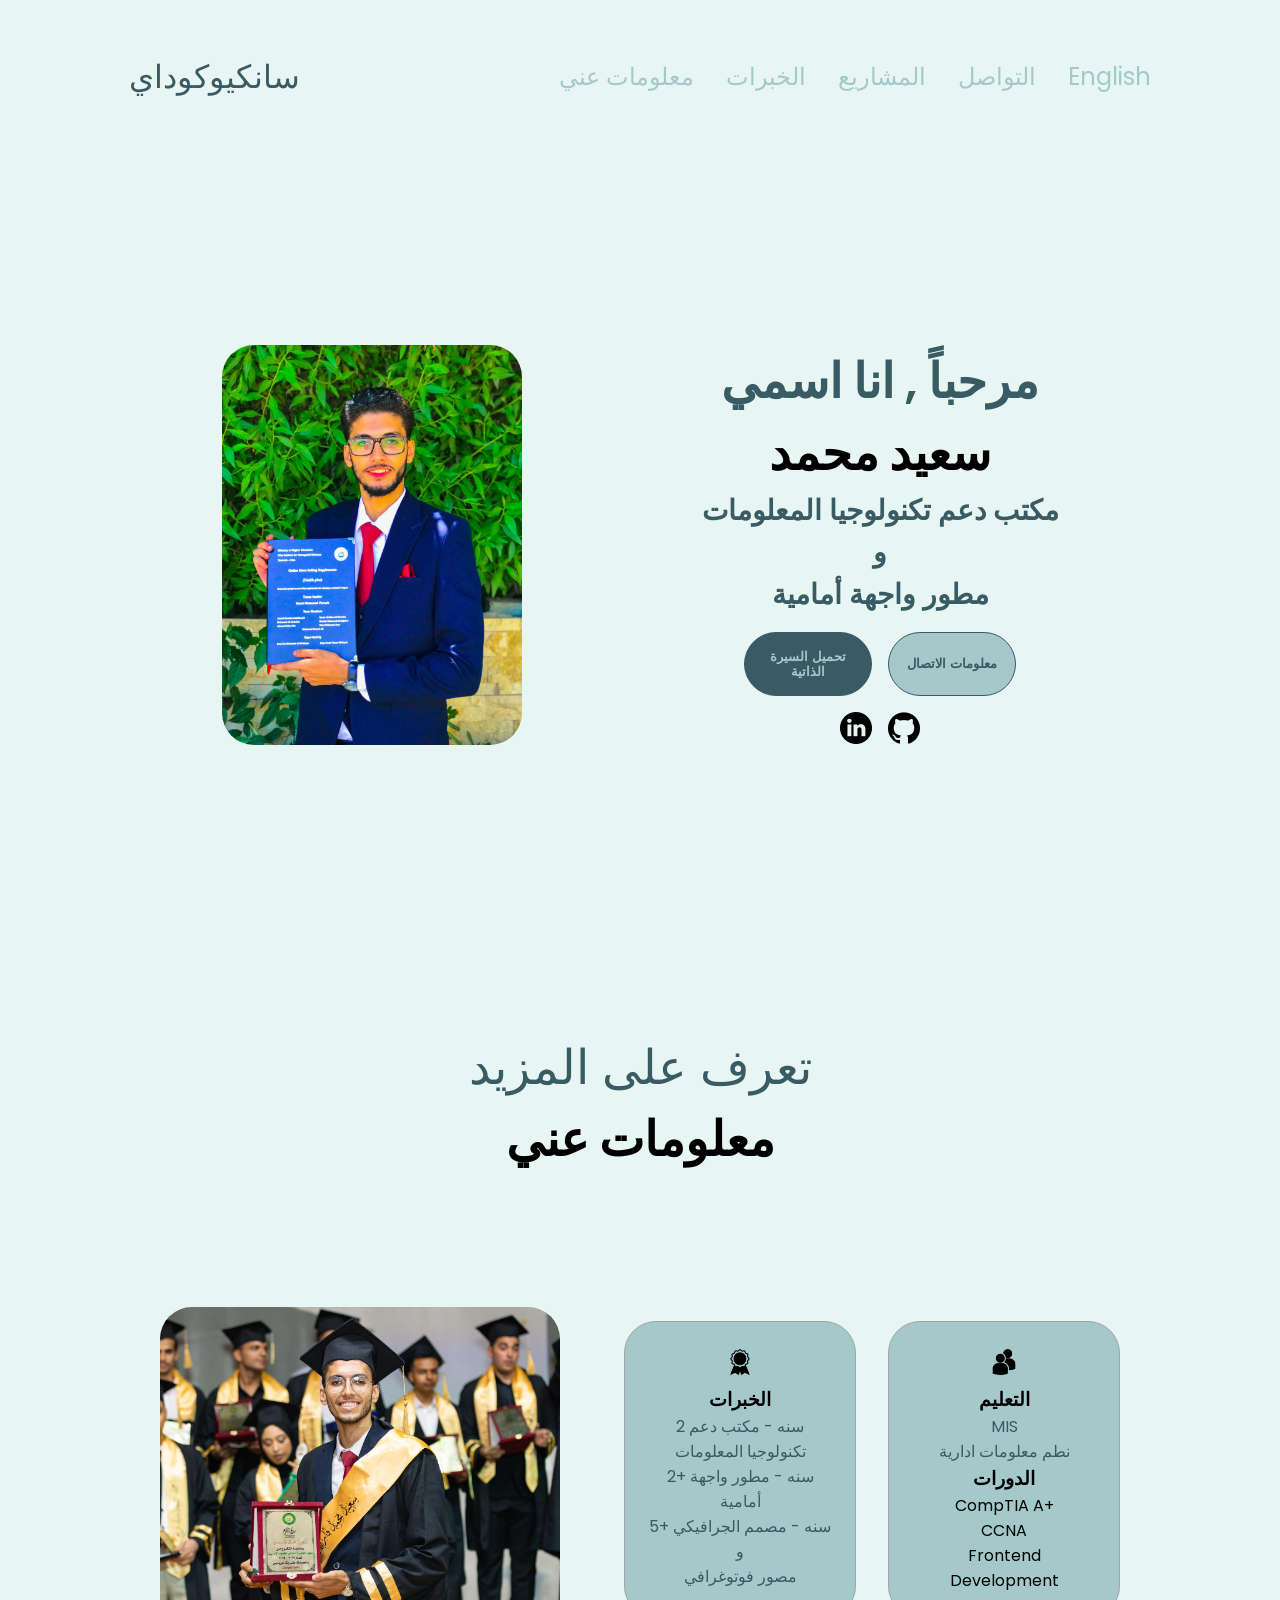
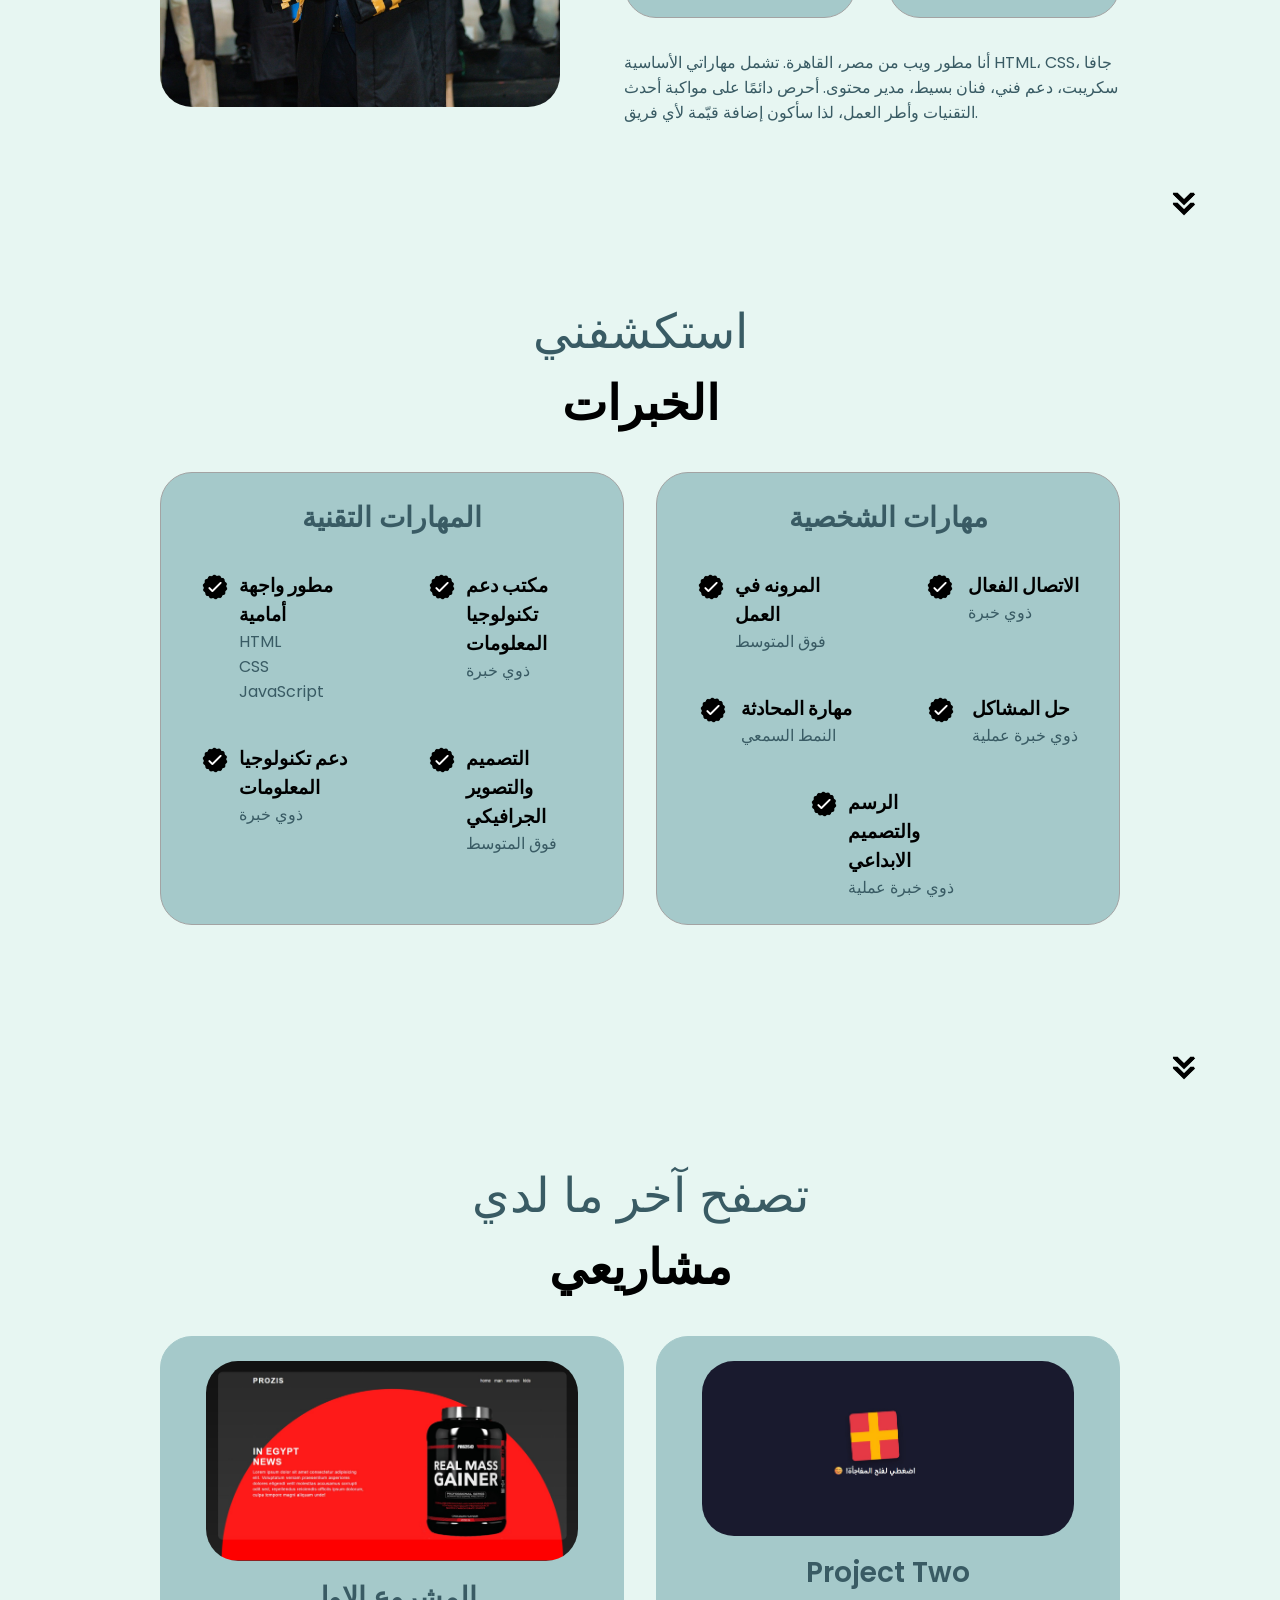
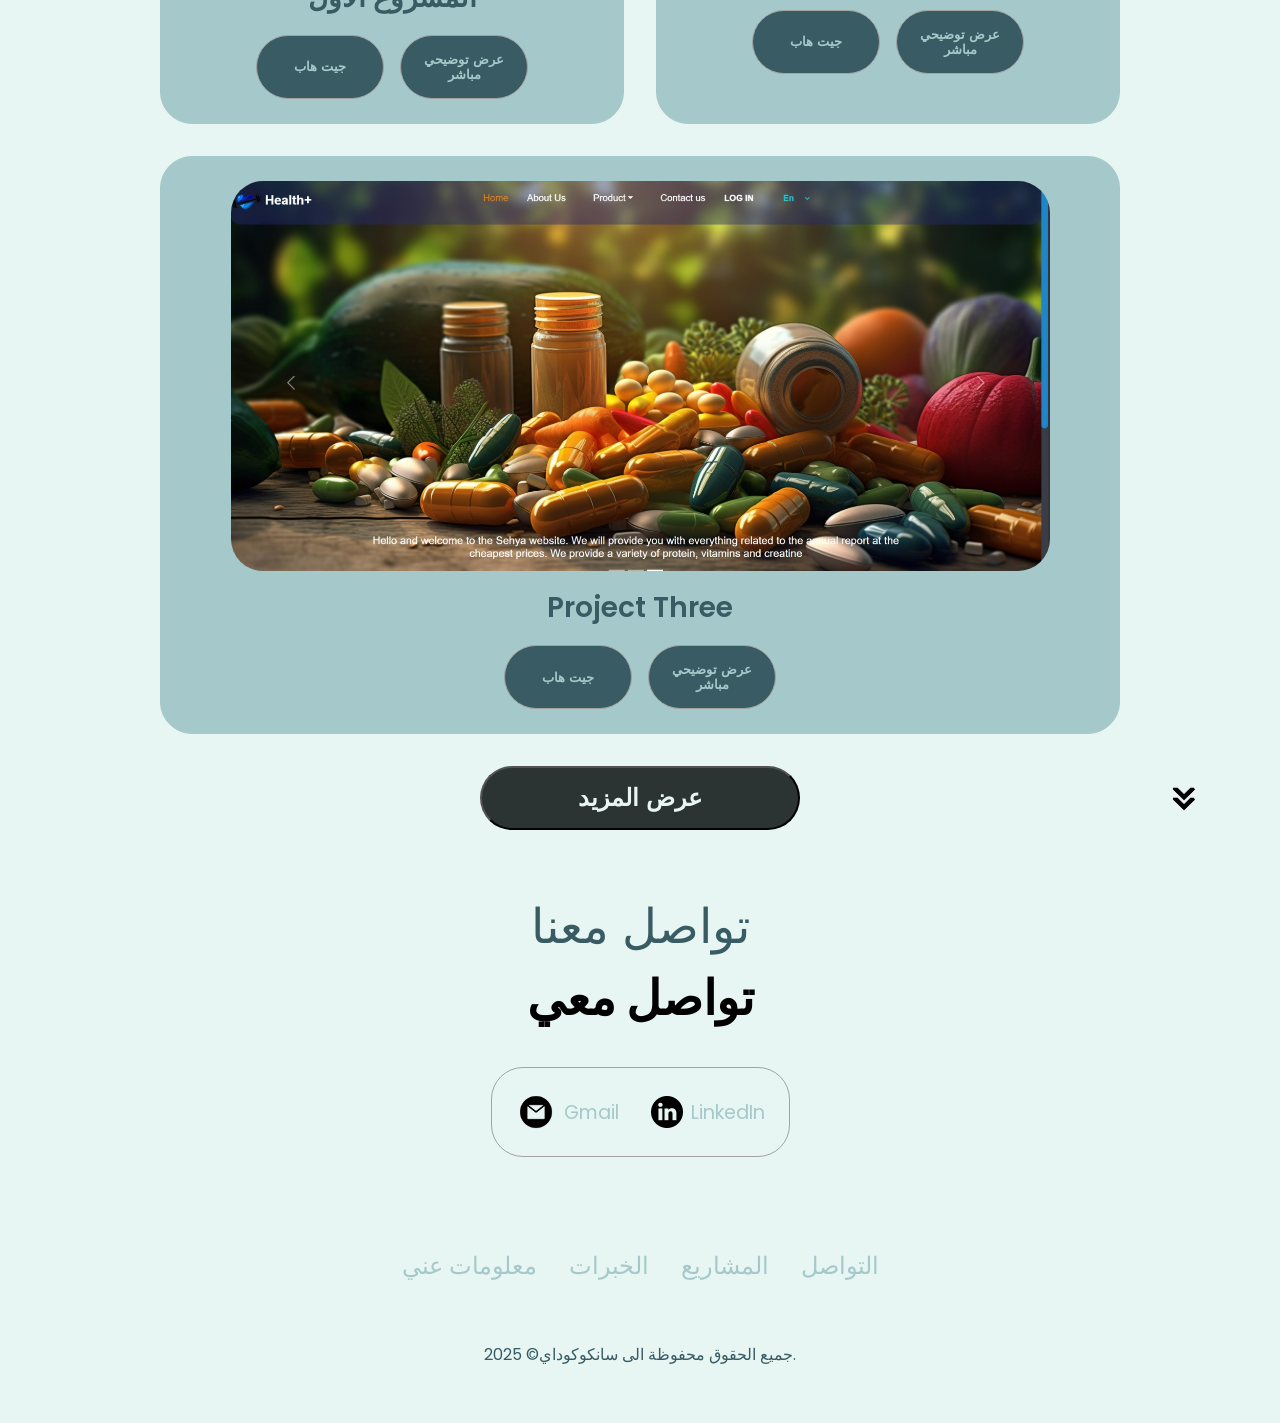
==== commit 5d366c4f: "Update portofolio-arbe.html" ====
--- a/portofolio-arbe.html
+++ b/portofolio-arbe.html
@@ -100,7 +100,7 @@
                 class="icon"
               />
               <h3>الخبرات</h3>
-              <p>1 سنه - مكتب دعم تكنولوجيا المعلومات</p>
+              <p>2 سنه - مكتب دعم تكنولوجيا المعلومات</p>
               <p>2+ سنه - مطور واجهة أمامية</p>
               <p>5+ سنه - مصمم الجرافيكي<br>
                  و  <br> مصور فوتوغرافي</p>
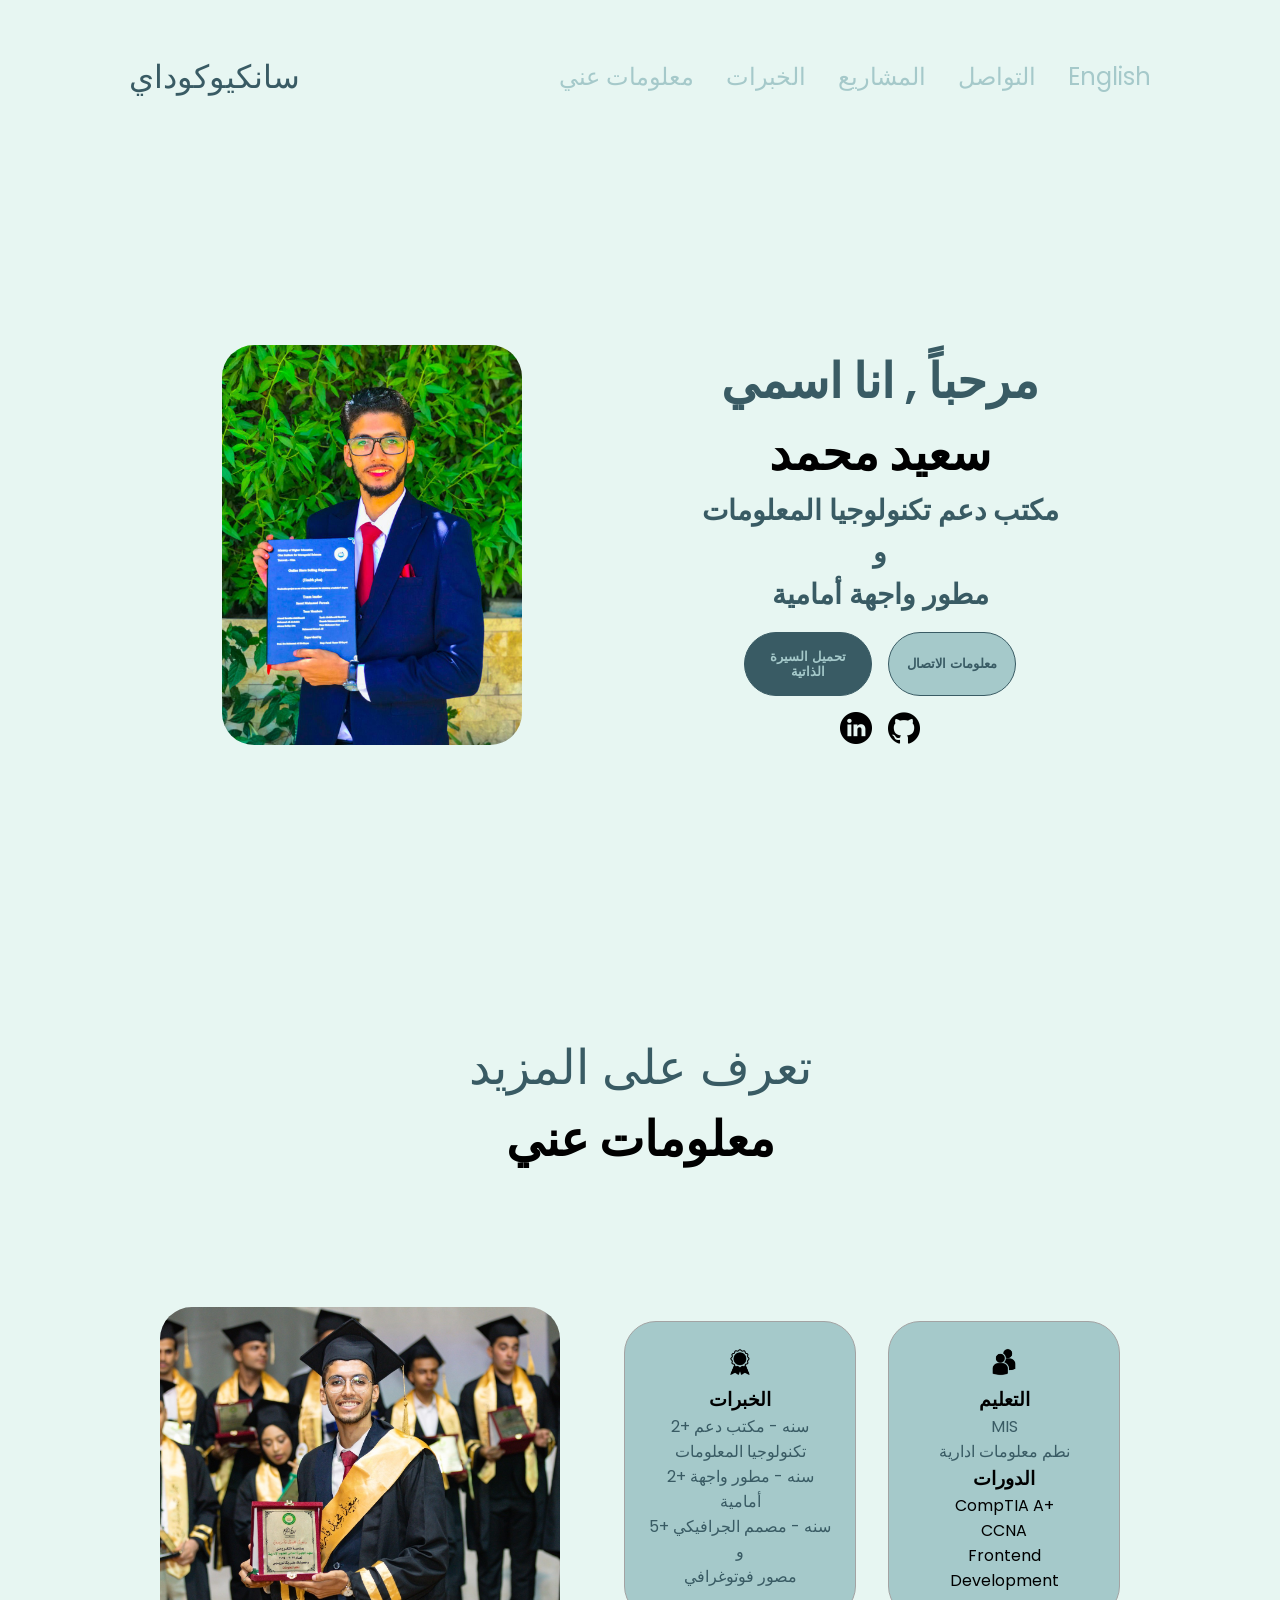
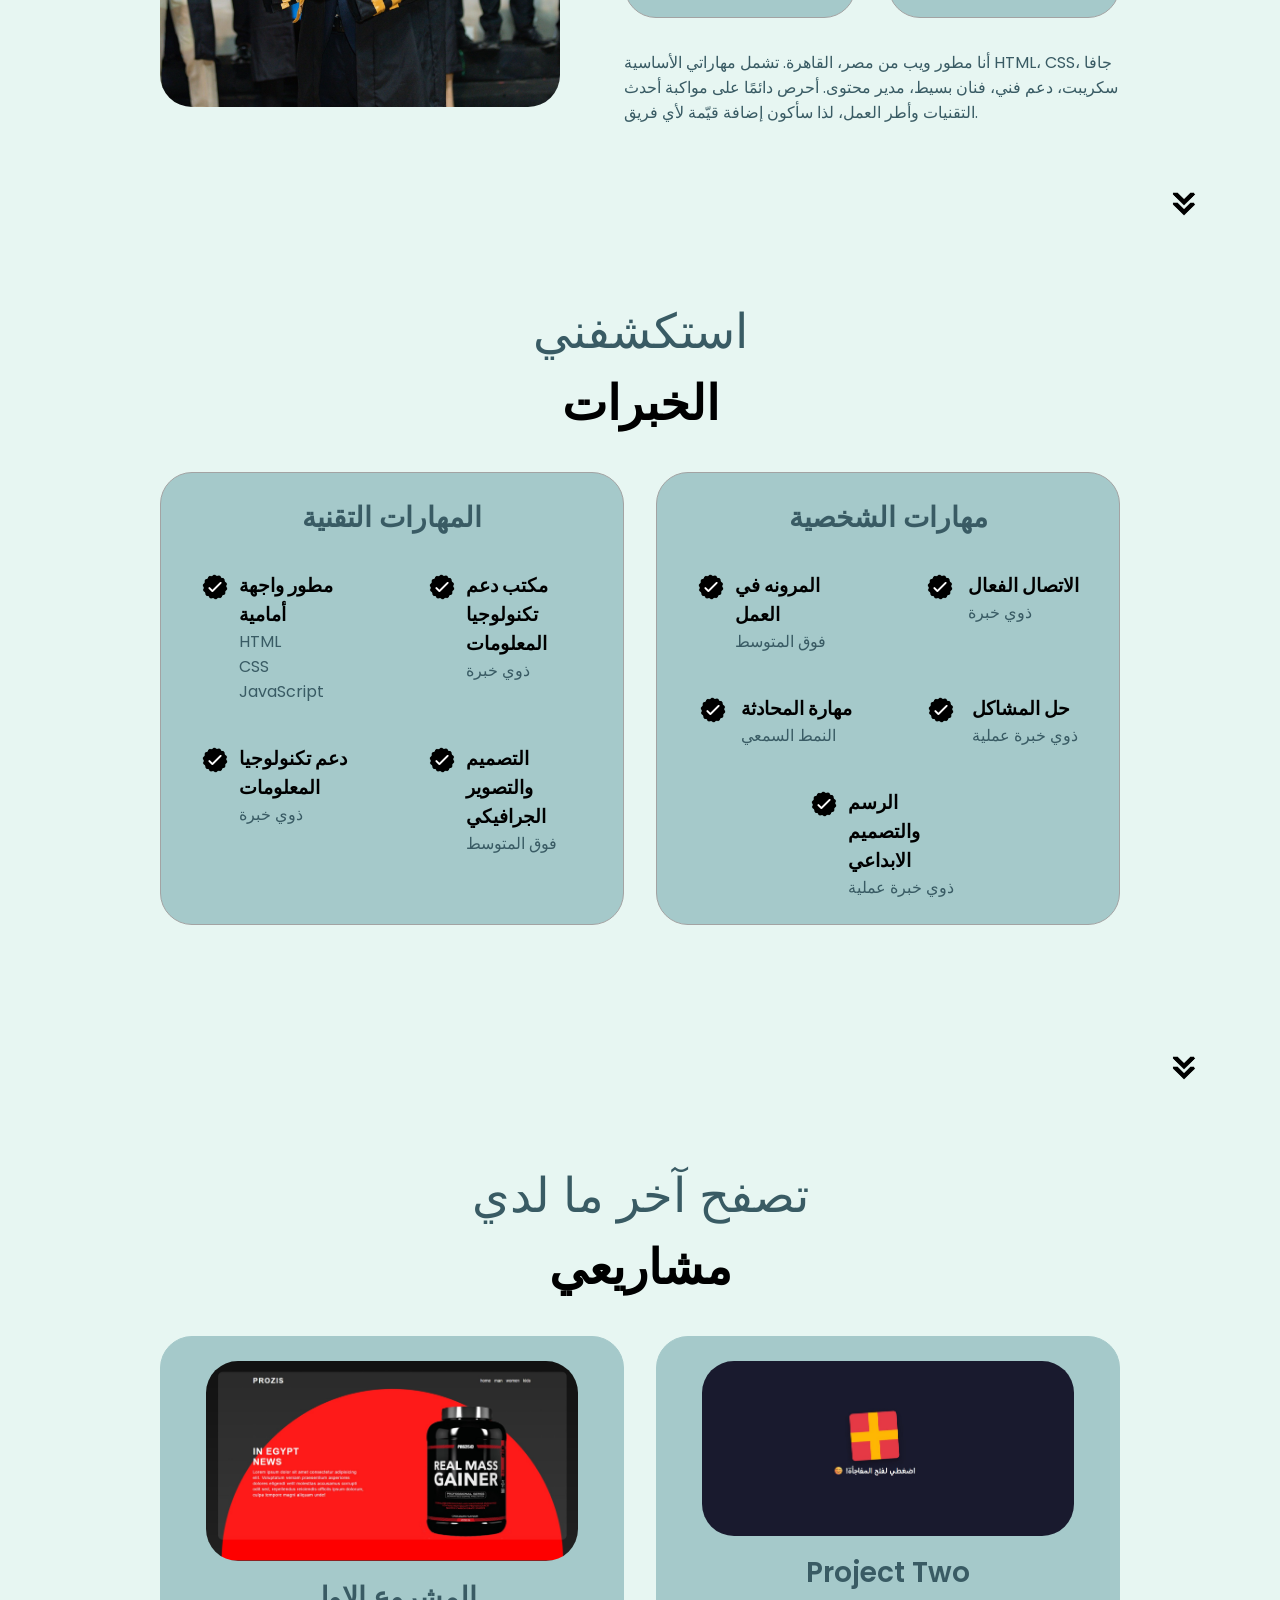
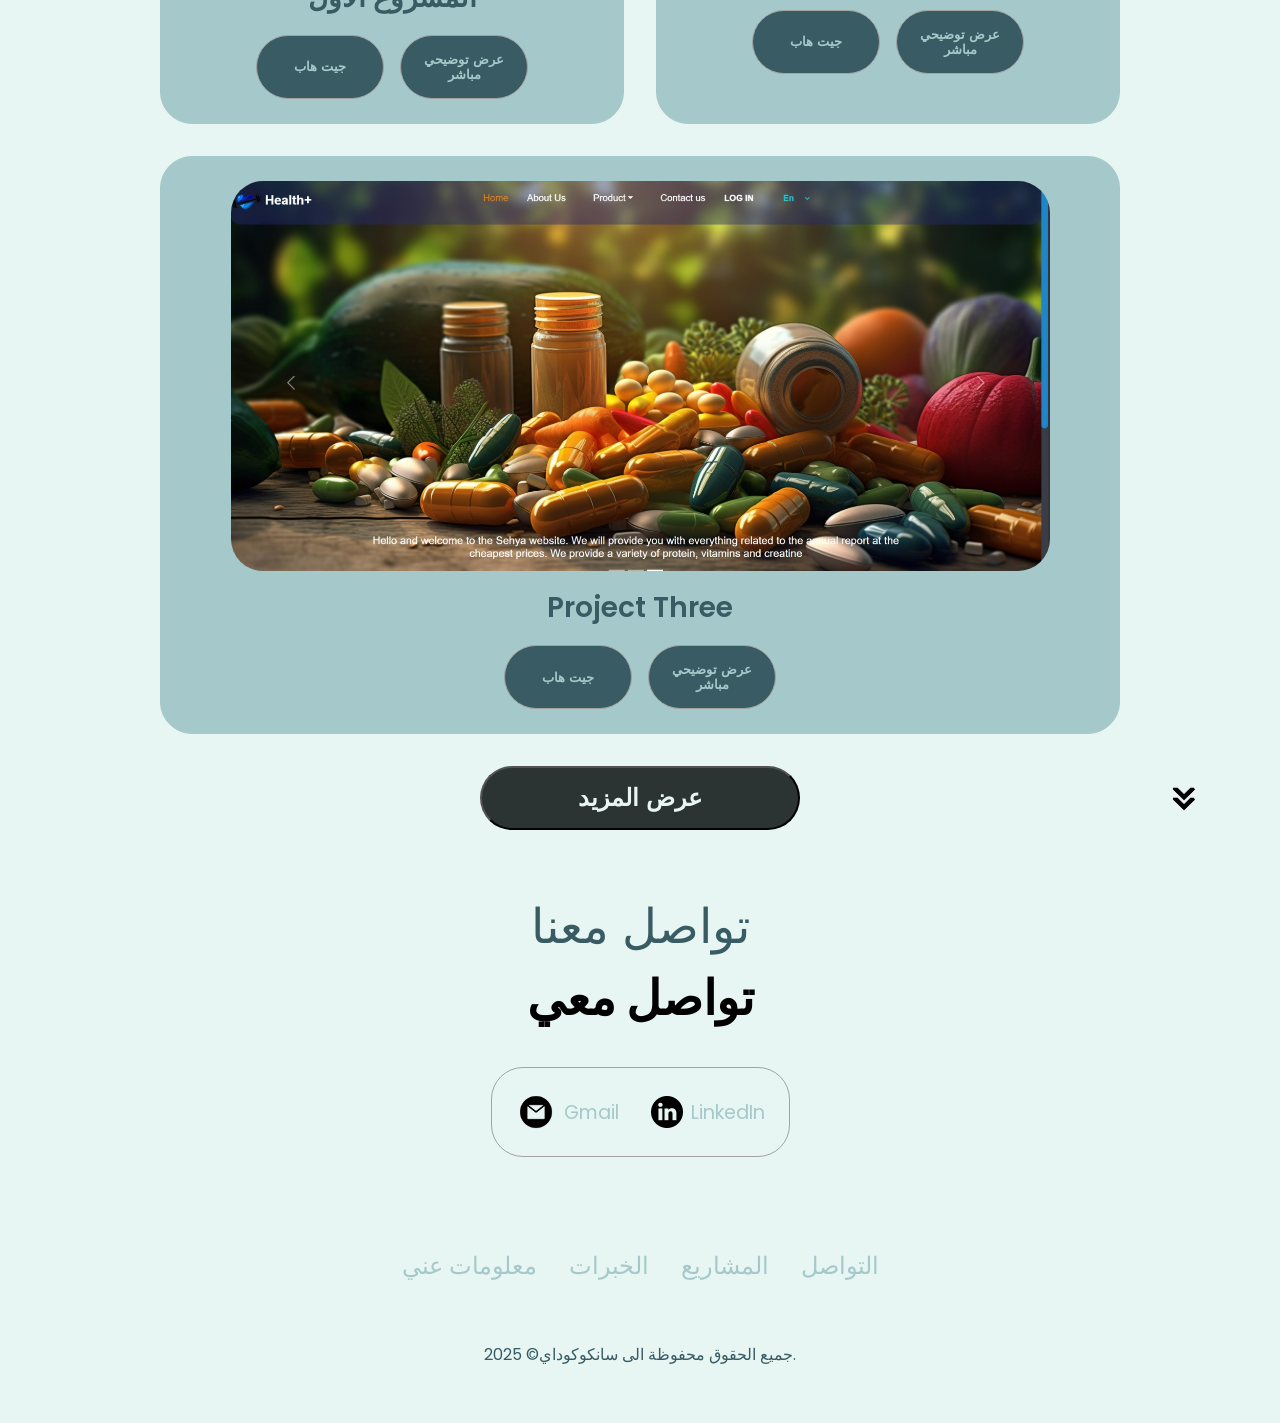
==== commit 7b94518c: "Update portofolio-arbe.html" ====
--- a/portofolio-arbe.html
+++ b/portofolio-arbe.html
@@ -100,7 +100,7 @@
                 class="icon"
               />
               <h3>الخبرات</h3>
-              <p>2 سنه - مكتب دعم تكنولوجيا المعلومات</p>
+              <p>2+ سنه - مكتب دعم تكنولوجيا المعلومات</p>
               <p>2+ سنه - مطور واجهة أمامية</p>
               <p>5+ سنه - مصمم الجرافيكي<br>
                  و  <br> مصور فوتوغرافي</p>
